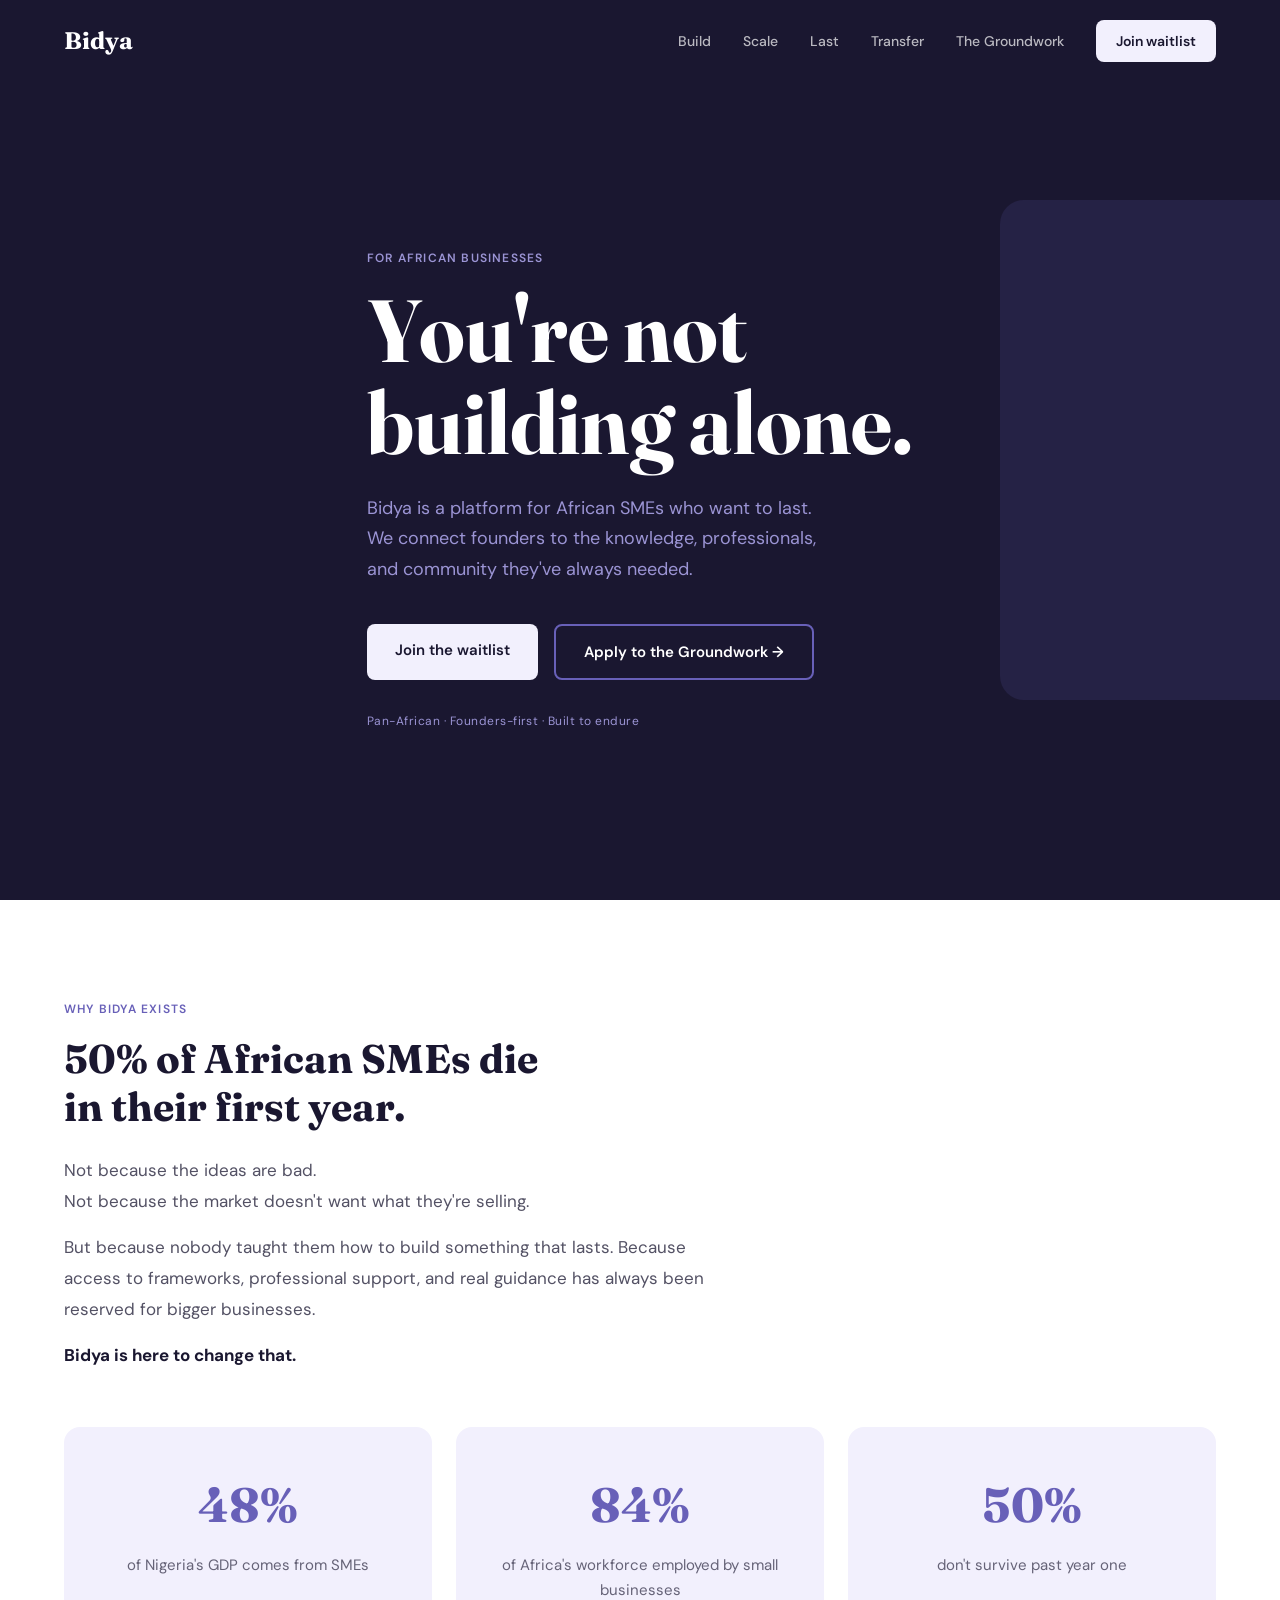
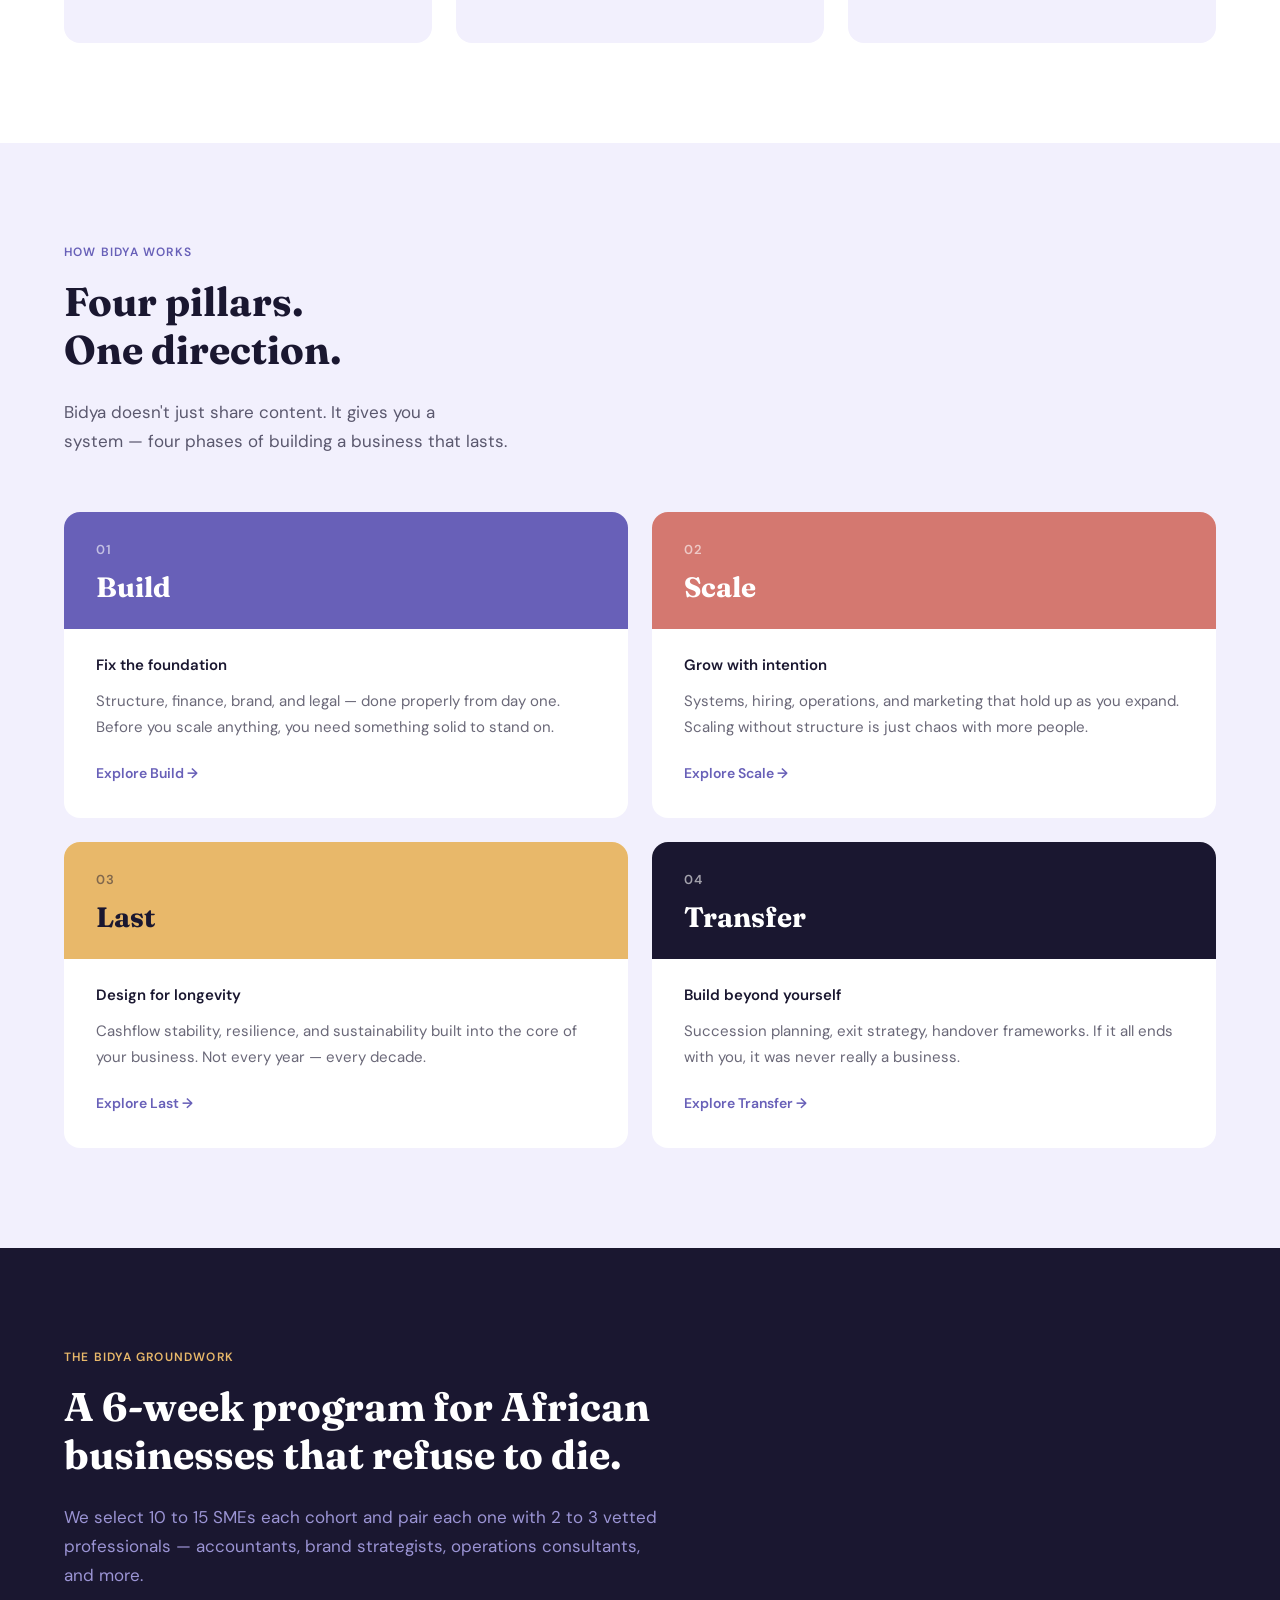
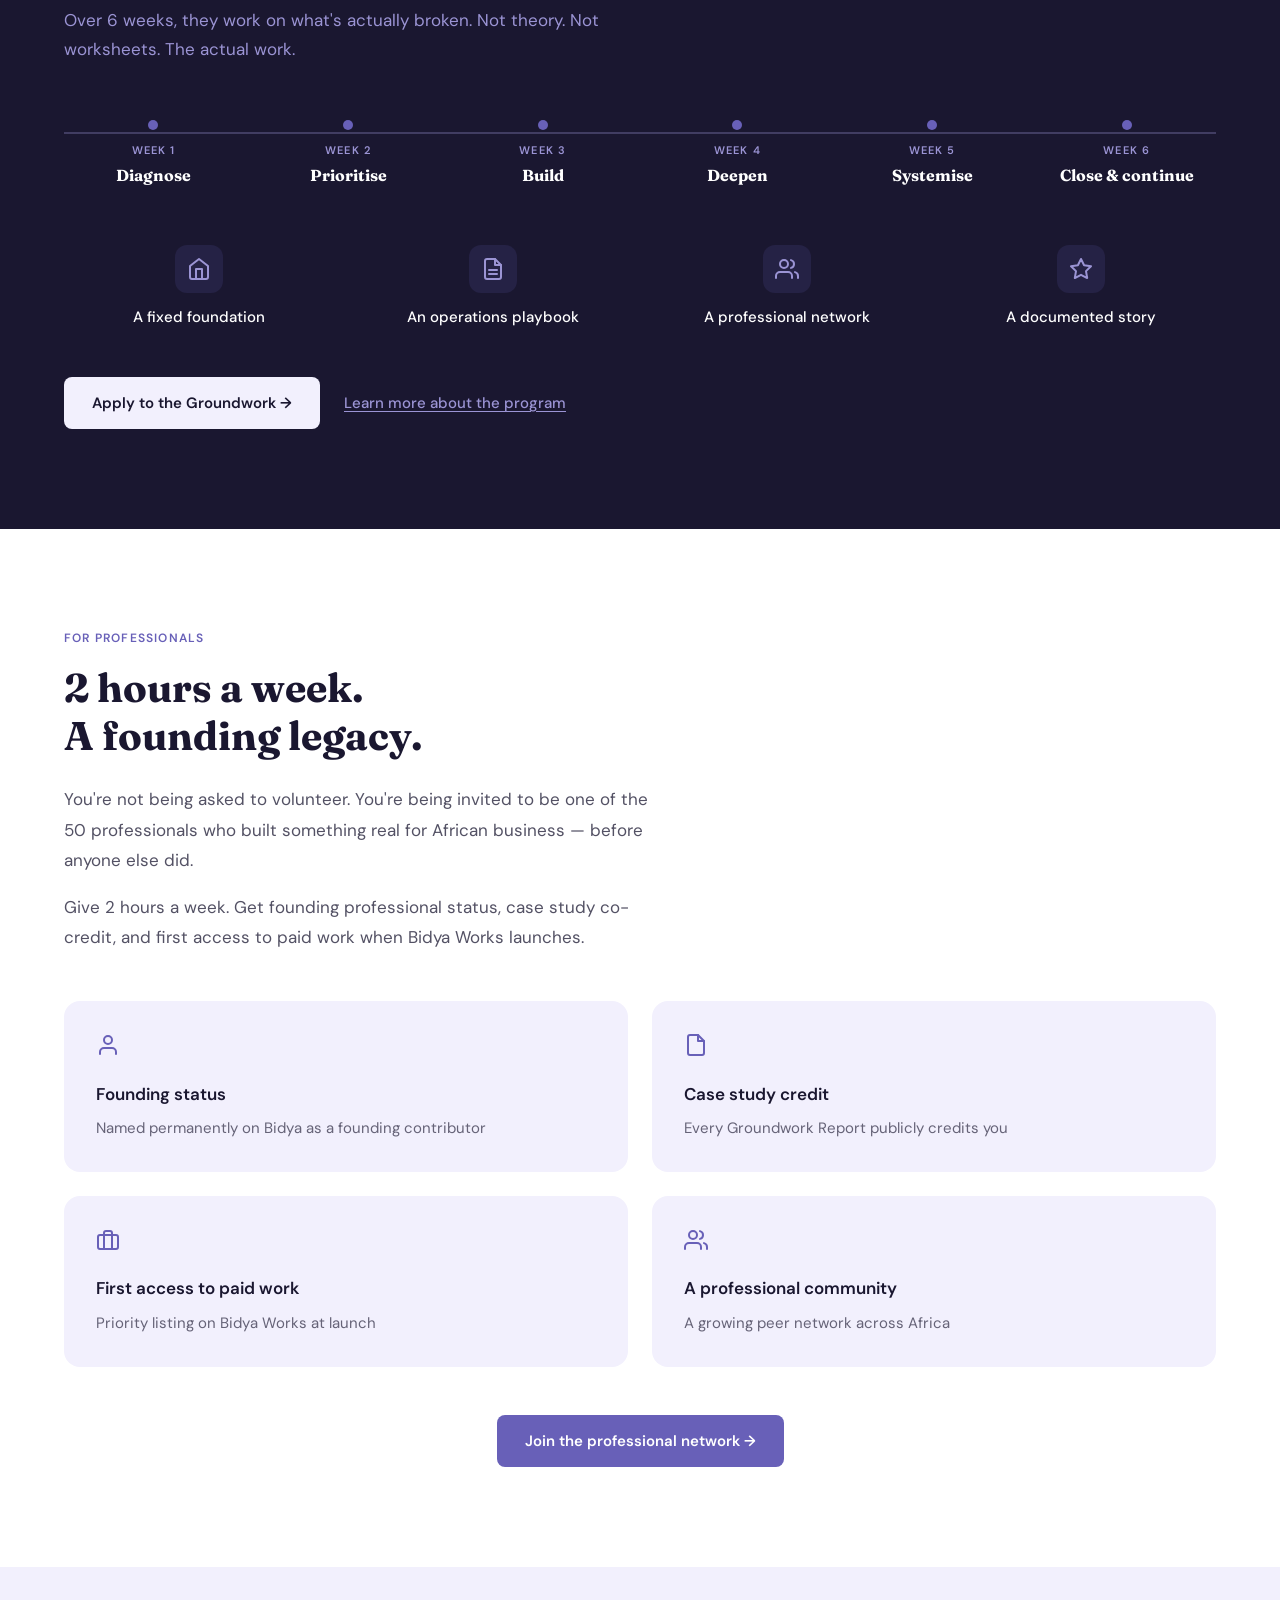
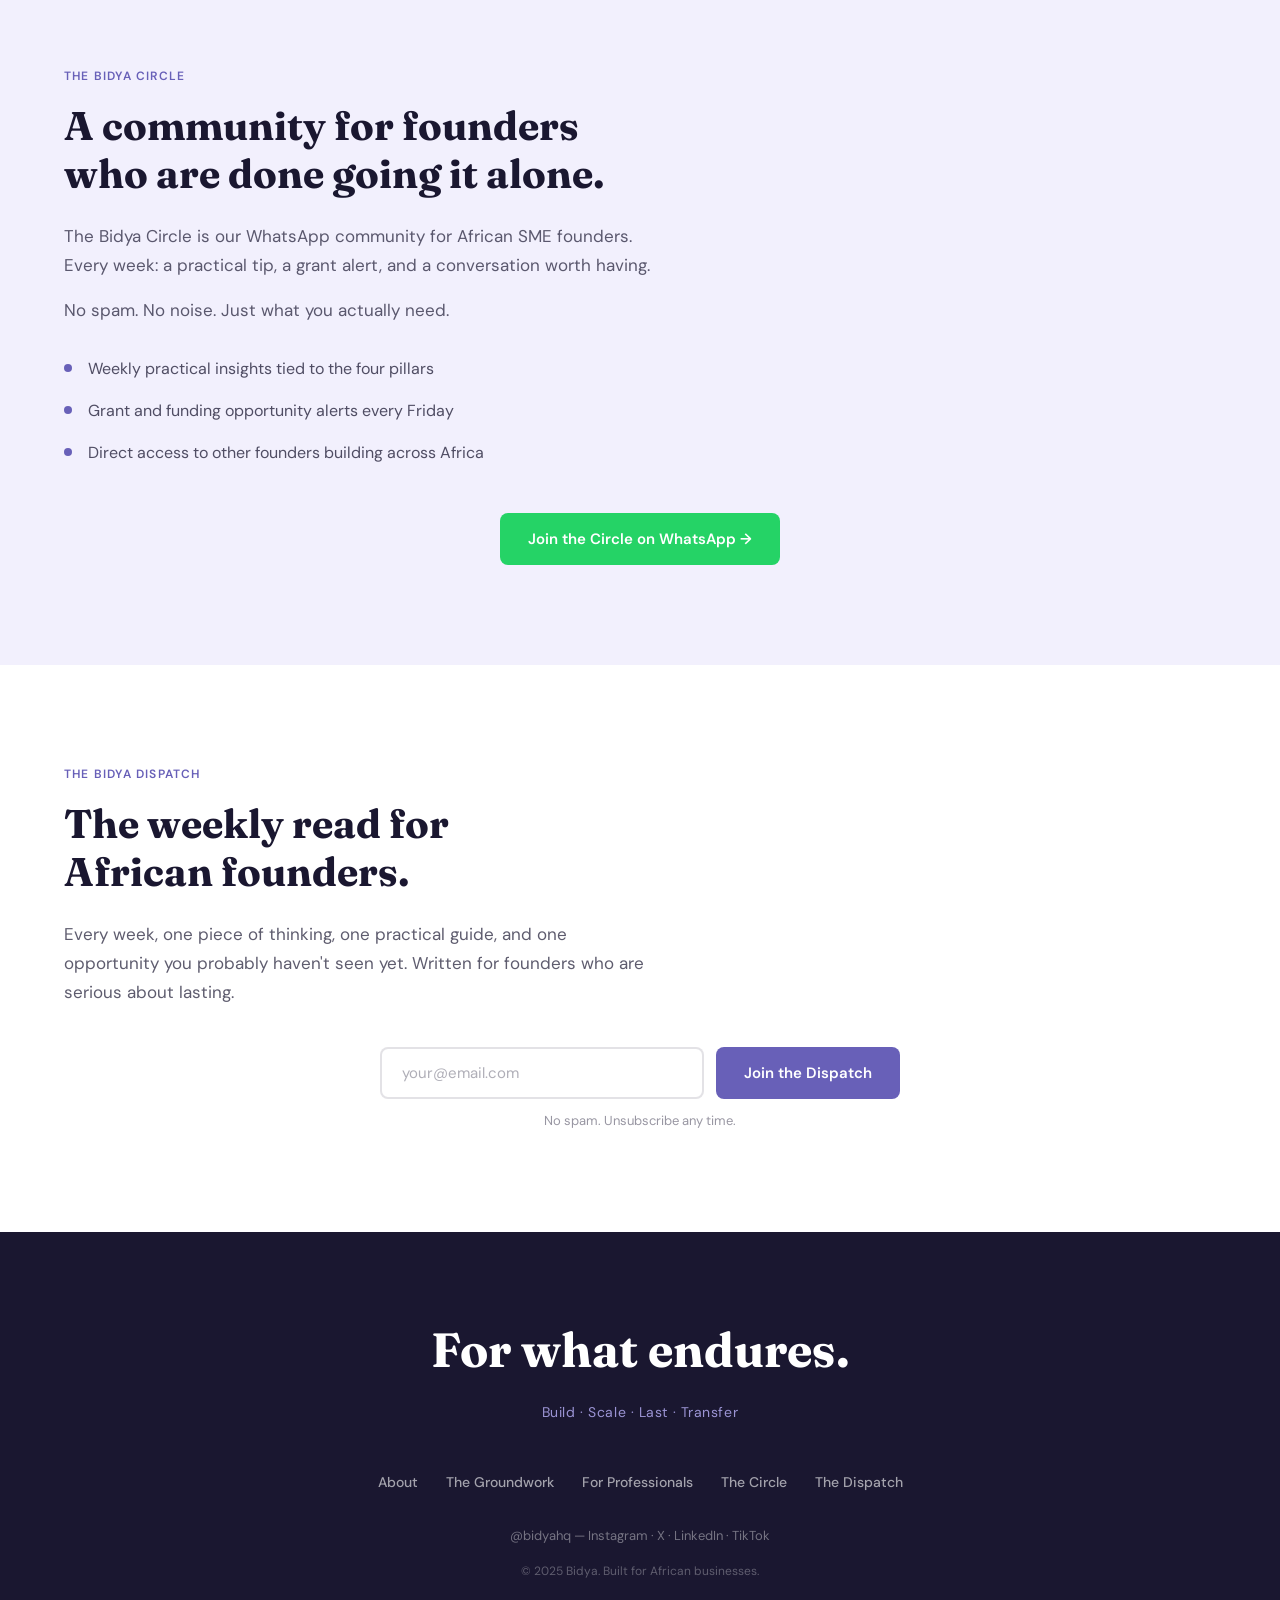
==== index.html @ 45b37af4 "Add complete Bidya website with all pages Full landing page site for Bidya — a platform for African " ====
<!DOCTYPE html>
<html lang="en">
<head>
  <meta charset="UTF-8">
  <meta name="viewport" content="width=device-width, initial-scale=1.0">
  <title>Bidya — You're not building alone.</title>
  <meta name="description" content="A platform for African SMEs building businesses that last. Build. Scale. Last. Transfer.">
  <meta property="og:title" content="Bidya — You're not building alone.">
  <meta property="og:description" content="A platform for African SMEs building businesses that last. Build. Scale. Last. Transfer.">
  <meta property="og:image" content="/og-default.png">
  <meta property="og:url" content="https://bidya.africa">
  <meta name="twitter:card" content="summary_large_image">
  <meta name="twitter:site" content="@bidyahq">
  <link rel="canonical" href="https://bidya.africa">

  <link rel="preconnect" href="https://fonts.googleapis.com">
  <link rel="preconnect" href="https://fonts.gstatic.com" crossorigin>
  <link href="https://fonts.googleapis.com/css2?family=Fraunces:ital,wght@0,400;0,700;1,400&family=DM+Sans:wght@400;500;600&display=swap" rel="stylesheet">

  <!-- Analytics placeholder -->
  <!-- <script async src="https://www.googletagmanager.com/gtag/js?id=GA_MEASUREMENT_ID"></script> -->

  <link rel="stylesheet" href="/css/styles.css">
</head>
<body>

  <!-- Navigation -->
  <nav class="nav" id="nav">
    <div class="nav__inner">
      <a href="/" class="nav__logo">Bidya</a>
      <div class="nav__links" id="navLinks">
        <a href="/build">Build</a>
        <a href="/scale">Scale</a>
        <a href="/last">Last</a>
        <a href="/transfer">Transfer</a>
        <a href="/groundwork">The Groundwork</a>
        <a href="#waitlist" class="btn btn--small btn--lavender">Join waitlist</a>
      </div>
      <button class="nav__hamburger" id="navToggle" aria-label="Toggle navigation menu">
        <span></span>
        <span></span>
        <span></span>
      </button>
    </div>
  </nav>

  <!-- Mobile Menu Overlay -->
  <div class="mobile-menu" id="mobileMenu">
    <div class="mobile-menu__inner">
      <a href="/build" class="mobile-menu__link">Build</a>
      <a href="/scale" class="mobile-menu__link">Scale</a>
      <a href="/last" class="mobile-menu__link">Last</a>
      <a href="/transfer" class="mobile-menu__link">Transfer</a>
      <a href="/groundwork" class="mobile-menu__link">The Groundwork</a>
      <a href="/professionals" class="mobile-menu__link">For Professionals</a>
      <a href="/circle" class="mobile-menu__link">The Circle</a>
      <a href="/dispatch" class="mobile-menu__link">The Dispatch</a>
      <a href="/about" class="mobile-menu__link">About</a>
      <a href="#waitlist" class="btn btn--lavender mobile-menu__cta">Join waitlist</a>
    </div>
  </div>

  <!-- Section 1: Hero -->
  <section class="hero">
    <div class="hero__bg-shape"></div>
    <div class="container hero__content">
      <span class="eyebrow eyebrow--soft animate-in">For African businesses</span>
      <h1 class="hero__headline animate-in">You're not<br>building alone.</h1>
      <p class="hero__sub animate-in">Bidya is a platform for African SMEs who want to last.<br class="hide-mobile">
        We connect founders to the knowledge, professionals,<br class="hide-mobile">
        and community they've always needed.</p>
      <div class="hero__ctas animate-in">
        <a href="#waitlist" class="btn btn--lavender">Join the waitlist</a>
        <a href="/groundwork" class="btn btn--outline-indigo">Apply to the Groundwork &rarr;</a>
      </div>
      <p class="hero__tag animate-in">Pan-African &middot; Founders-first &middot; Built to endure</p>
    </div>
  </section>

  <!-- Section 2: The Problem -->
  <section class="section section--white">
    <div class="container">
      <span class="eyebrow animate-in">Why Bidya exists</span>
      <h2 class="section__headline animate-in">50% of African SMEs die<br>in their first year.</h2>
      <div class="problem__body animate-in">
        <p>Not because the ideas are bad.<br>
          Not because the market doesn't want what they're selling.</p>
        <p>But because nobody taught them how to build something that lasts.
          Because access to frameworks, professional support, and real guidance
          has always been reserved for bigger businesses.</p>
        <p><strong>Bidya is here to change that.</strong></p>
      </div>
      <div class="stats-grid">
        <div class="stat-card animate-in">
          <span class="stat-card__number">48%</span>
          <span class="stat-card__label">of Nigeria's GDP comes from SMEs</span>
        </div>
        <div class="stat-card animate-in">
          <span class="stat-card__number">84%</span>
          <span class="stat-card__label">of Africa's workforce employed by small businesses</span>
        </div>
        <div class="stat-card animate-in">
          <span class="stat-card__number">50%</span>
          <span class="stat-card__label">don't survive past year one</span>
        </div>
      </div>
    </div>
  </section>

  <!-- Section 3: The Four Pillars -->
  <section class="section section--lavender">
    <div class="container">
      <span class="eyebrow animate-in">How Bidya works</span>
      <h2 class="section__headline animate-in">Four pillars.<br>One direction.</h2>
      <p class="section__sub animate-in">Bidya doesn't just share content. It gives you a<br class="hide-mobile">
        system — four phases of building a business that lasts.</p>
      <div class="pillars-grid">
        <div class="pillar-card animate-in">
          <div class="pillar-card__header pillar-card__header--build">
            <span class="pillar-card__number">01</span>
            <h3 class="pillar-card__name">Build</h3>
          </div>
          <div class="pillar-card__body">
            <p class="pillar-card__tagline">Fix the foundation</p>
            <p class="pillar-card__desc">Structure, finance, brand, and legal — done properly from day one. Before you scale anything, you need something solid to stand on.</p>
            <a href="/build" class="pillar-card__cta">Explore Build &rarr;</a>
          </div>
        </div>
        <div class="pillar-card animate-in">
          <div class="pillar-card__header pillar-card__header--scale">
            <span class="pillar-card__number">02</span>
            <h3 class="pillar-card__name">Scale</h3>
          </div>
          <div class="pillar-card__body">
            <p class="pillar-card__tagline">Grow with intention</p>
            <p class="pillar-card__desc">Systems, hiring, operations, and marketing that hold up as you expand. Scaling without structure is just chaos with more people.</p>
            <a href="/scale" class="pillar-card__cta">Explore Scale &rarr;</a>
          </div>
        </div>
        <div class="pillar-card animate-in">
          <div class="pillar-card__header pillar-card__header--last">
            <span class="pillar-card__number">03</span>
            <h3 class="pillar-card__name">Last</h3>
          </div>
          <div class="pillar-card__body">
            <p class="pillar-card__tagline">Design for longevity</p>
            <p class="pillar-card__desc">Cashflow stability, resilience, and sustainability built into the core of your business. Not every year — every decade.</p>
            <a href="/last" class="pillar-card__cta">Explore Last &rarr;</a>
          </div>
        </div>
        <div class="pillar-card animate-in">
          <div class="pillar-card__header pillar-card__header--transfer">
            <span class="pillar-card__number">04</span>
            <h3 class="pillar-card__name">Transfer</h3>
          </div>
          <div class="pillar-card__body">
            <p class="pillar-card__tagline">Build beyond yourself</p>
            <p class="pillar-card__desc">Succession planning, exit strategy, handover frameworks. If it all ends with you, it was never really a business.</p>
            <a href="/transfer" class="pillar-card__cta">Explore Transfer &rarr;</a>
          </div>
        </div>
      </div>
    </div>
  </section>

  <!-- Section 4: The Groundwork -->
  <section class="section section--ink">
    <div class="container">
      <span class="eyebrow eyebrow--amber animate-in">The Bidya Groundwork</span>
      <h2 class="section__headline section__headline--white animate-in">A 6-week program for African<br>businesses that refuse to die.</h2>
      <p class="section__sub section__sub--soft animate-in">We select 10 to 15 SMEs each cohort and pair each one
        with 2 to 3 vetted professionals — accountants, brand
        strategists, operations consultants, and more.</p>
      <p class="section__sub section__sub--soft animate-in">Over 6 weeks, they work on what's actually broken.
        Not theory. Not worksheets. The actual work.</p>

      <!-- Timeline -->
      <div class="timeline animate-in">
        <div class="timeline__item">
          <span class="timeline__week">Week 1</span>
          <span class="timeline__name">Diagnose</span>
        </div>
        <div class="timeline__item">
          <span class="timeline__week">Week 2</span>
          <span class="timeline__name">Prioritise</span>
        </div>
        <div class="timeline__item">
          <span class="timeline__week">Week 3</span>
          <span class="timeline__name">Build</span>
        </div>
        <div class="timeline__item">
          <span class="timeline__week">Week 4</span>
          <span class="timeline__name">Deepen</span>
        </div>
        <div class="timeline__item">
          <span class="timeline__week">Week 5</span>
          <span class="timeline__name">Systemise</span>
        </div>
        <div class="timeline__item">
          <span class="timeline__week">Week 6</span>
          <span class="timeline__name">Close &amp; continue</span>
        </div>
      </div>

      <!-- What founders leave with -->
      <div class="outcomes-grid">
        <div class="outcome animate-in">
          <div class="outcome__icon">
            <svg width="24" height="24" viewBox="0 0 24 24" fill="none" stroke="currentColor" stroke-width="2" stroke-linecap="round" stroke-linejoin="round"><path d="M3 9l9-7 9 7v11a2 2 0 0 1-2 2H5a2 2 0 0 1-2-2z"></path><polyline points="9 22 9 12 15 12 15 22"></polyline></svg>
          </div>
          <span class="outcome__text">A fixed foundation</span>
        </div>
        <div class="outcome animate-in">
          <div class="outcome__icon">
            <svg width="24" height="24" viewBox="0 0 24 24" fill="none" stroke="currentColor" stroke-width="2" stroke-linecap="round" stroke-linejoin="round"><path d="M14 2H6a2 2 0 0 0-2 2v16a2 2 0 0 0 2 2h12a2 2 0 0 0 2-2V8z"></path><polyline points="14 2 14 8 20 8"></polyline><line x1="16" y1="13" x2="8" y2="13"></line><line x1="16" y1="17" x2="8" y2="17"></line></svg>
          </div>
          <span class="outcome__text">An operations playbook</span>
        </div>
        <div class="outcome animate-in">
          <div class="outcome__icon">
            <svg width="24" height="24" viewBox="0 0 24 24" fill="none" stroke="currentColor" stroke-width="2" stroke-linecap="round" stroke-linejoin="round"><path d="M17 21v-2a4 4 0 0 0-4-4H5a4 4 0 0 0-4 4v2"></path><circle cx="9" cy="7" r="4"></circle><path d="M23 21v-2a4 4 0 0 0-3-3.87"></path><path d="M16 3.13a4 4 0 0 1 0 7.75"></path></svg>
          </div>
          <span class="outcome__text">A professional network</span>
        </div>
        <div class="outcome animate-in">
          <div class="outcome__icon">
            <svg width="24" height="24" viewBox="0 0 24 24" fill="none" stroke="currentColor" stroke-width="2" stroke-linecap="round" stroke-linejoin="round"><polygon points="12 2 15.09 8.26 22 9.27 17 14.14 18.18 21.02 12 17.77 5.82 21.02 7 14.14 2 9.27 8.91 8.26 12 2"></polygon></svg>
          </div>
          <span class="outcome__text">A documented story</span>
        </div>
      </div>

      <div class="groundwork__ctas animate-in">
        <a href="/groundwork" class="btn btn--lavender">Apply to the Groundwork &rarr;</a>
        <a href="/groundwork" class="text-link text-link--soft">Learn more about the program</a>
      </div>
    </div>
  </section>

  <!-- Section 5: For Professionals -->
  <section class="section section--white">
    <div class="container">
      <span class="eyebrow animate-in">For professionals</span>
      <h2 class="section__headline animate-in">2 hours a week.<br>A founding legacy.</h2>
      <div class="pros__body animate-in">
        <p>You're not being asked to volunteer.
          You're being invited to be one of the 50 professionals
          who built something real for African business — before
          anyone else did.</p>
        <p>Give 2 hours a week. Get founding professional status,
          case study co-credit, and first access to paid work when
          Bidya Works launches.</p>
      </div>
      <div class="perks-grid">
        <div class="perk-card animate-in">
          <div class="perk-card__icon">
            <svg width="24" height="24" viewBox="0 0 24 24" fill="none" stroke="var(--indigo)" stroke-width="2" stroke-linecap="round" stroke-linejoin="round"><path d="M20 21v-2a4 4 0 0 0-4-4H8a4 4 0 0 0-4 4v2"></path><circle cx="12" cy="7" r="4"></circle></svg>
          </div>
          <h4 class="perk-card__title">Founding status</h4>
          <p class="perk-card__desc">Named permanently on Bidya as a founding contributor</p>
        </div>
        <div class="perk-card animate-in">
          <div class="perk-card__icon">
            <svg width="24" height="24" viewBox="0 0 24 24" fill="none" stroke="var(--indigo)" stroke-width="2" stroke-linecap="round" stroke-linejoin="round"><path d="M14 2H6a2 2 0 0 0-2 2v16a2 2 0 0 0 2 2h12a2 2 0 0 0 2-2V8z"></path><polyline points="14 2 14 8 20 8"></polyline></svg>
          </div>
          <h4 class="perk-card__title">Case study credit</h4>
          <p class="perk-card__desc">Every Groundwork Report publicly credits you</p>
        </div>
        <div class="perk-card animate-in">
          <div class="perk-card__icon">
            <svg width="24" height="24" viewBox="0 0 24 24" fill="none" stroke="var(--indigo)" stroke-width="2" stroke-linecap="round" stroke-linejoin="round"><rect x="2" y="7" width="20" height="14" rx="2" ry="2"></rect><path d="M16 21V5a2 2 0 0 0-2-2h-4a2 2 0 0 0-2 2v16"></path></svg>
          </div>
          <h4 class="perk-card__title">First access to paid work</h4>
          <p class="perk-card__desc">Priority listing on Bidya Works at launch</p>
        </div>
        <div class="perk-card animate-in">
          <div class="perk-card__icon">
            <svg width="24" height="24" viewBox="0 0 24 24" fill="none" stroke="var(--indigo)" stroke-width="2" stroke-linecap="round" stroke-linejoin="round"><path d="M17 21v-2a4 4 0 0 0-4-4H5a4 4 0 0 0-4 4v2"></path><circle cx="9" cy="7" r="4"></circle><path d="M23 21v-2a4 4 0 0 0-3-3.87"></path><path d="M16 3.13a4 4 0 0 1 0 7.75"></path></svg>
          </div>
          <h4 class="perk-card__title">A professional community</h4>
          <p class="perk-card__desc">A growing peer network across Africa</p>
        </div>
      </div>
      <div class="animate-in" style="text-align: center; margin-top: 48px;">
        <a href="/professionals" class="btn btn--indigo">Join the professional network &rarr;</a>
      </div>
    </div>
  </section>

  <!-- Section 6: Join the Circle -->
  <section class="section section--lavender">
    <div class="container">
      <span class="eyebrow animate-in">The Bidya Circle</span>
      <h2 class="section__headline animate-in">A community for founders<br>who are done going it alone.</h2>
      <p class="section__sub animate-in">The Bidya Circle is our WhatsApp community for African
        SME founders. Every week: a practical tip, a grant alert,
        and a conversation worth having.</p>
      <p class="section__sub animate-in">No spam. No noise. Just what you actually need.</p>
      <div class="circle-list">
        <div class="circle-item animate-in">
          <span class="circle-item__bullet"></span>
          <span>Weekly practical insights tied to the four pillars</span>
        </div>
        <div class="circle-item animate-in">
          <span class="circle-item__bullet"></span>
          <span>Grant and funding opportunity alerts every Friday</span>
        </div>
        <div class="circle-item animate-in">
          <span class="circle-item__bullet"></span>
          <span>Direct access to other founders building across Africa</span>
        </div>
      </div>
      <div class="animate-in" style="text-align: center; margin-top: 48px;">
        <a href="/circle" class="btn btn--whatsapp">Join the Circle on WhatsApp &rarr;</a>
      </div>
    </div>
  </section>

  <!-- Section 7: The Dispatch -->
  <section class="section section--white" id="waitlist">
    <div class="container">
      <span class="eyebrow animate-in">The Bidya Dispatch</span>
      <h2 class="section__headline animate-in">The weekly read for<br>African founders.</h2>
      <p class="section__sub animate-in">Every week, one piece of thinking, one practical guide,
        and one opportunity you probably haven't seen yet.
        Written for founders who are serious about lasting.</p>
      <form class="dispatch-form animate-in" action="https://formspree.io/f/placeholder" method="POST">
        <div class="dispatch-form__row">
          <input type="email" name="email" placeholder="your@email.com" required class="dispatch-form__input" aria-label="Email address">
          <button type="submit" class="btn btn--indigo dispatch-form__btn">Join the Dispatch</button>
        </div>
        <p class="dispatch-form__note">No spam. Unsubscribe any time.</p>
      </form>
    </div>
  </section>

  <!-- Section 8: Footer -->
  <footer class="footer">
    <div class="container">
      <p class="footer__closing animate-in">For what endures.</p>
      <p class="footer__pillars animate-in">Build &middot; Scale &middot; Last &middot; Transfer</p>
      <nav class="footer__links animate-in">
        <a href="/about">About</a>
        <a href="/groundwork">The Groundwork</a>
        <a href="/professionals">For Professionals</a>
        <a href="/circle">The Circle</a>
        <a href="/dispatch">The Dispatch</a>
      </nav>
      <p class="footer__social animate-in">@bidyahq — Instagram &middot; X &middot; LinkedIn &middot; TikTok</p>
      <p class="footer__legal animate-in">&copy; 2025 Bidya. Built for African businesses.</p>
    </div>
  </footer>

  <script src="/js/main.js"></script>
</body>
</html>
---- css/styles.css ----
/* ============================================
   Bidya — CSS
   ============================================ */

/* --- CSS Variables --- */
:root {
  --ink:        #1A1730;
  --indigo:     #6860B8;
  --coral:      #D47870;
  --amber:      #E8B86A;
  --lavender:   #F2F0FD;
  --soft:       #9B94D4;
  --white:      #FFFFFF;
  --off-white:  #FAFAFA;

  --build:      #6860B8;
  --scale:      #D47870;
  --last:       #E8B86A;
  --transfer:   #1A1730;

  --font-display: 'Fraunces', serif;
  --font-body:    'DM Sans', sans-serif;

  --max-width: 1200px;
  --section-pad: 100px;
  --section-pad-mobile: 60px;
  --radius: 16px;
}

/* --- Reset --- */
*, *::before, *::after {
  margin: 0;
  padding: 0;
  box-sizing: border-box;
}

html {
  scroll-behavior: smooth;
  -webkit-font-smoothing: antialiased;
  -moz-osx-font-smoothing: grayscale;
}

body {
  font-family: var(--font-body);
  font-size: 16px;
  line-height: 1.6;
  color: var(--ink);
  background: var(--white);
  overflow-x: hidden;
}

img {
  max-width: 100%;
  display: block;
}

a {
  color: inherit;
  text-decoration: none;
}

button {
  font-family: inherit;
  cursor: pointer;
  border: none;
  background: none;
}

input {
  font-family: inherit;
}

/* --- Container --- */
.container {
  max-width: var(--max-width);
  margin: 0 auto;
  padding: 0 24px;
}

/* --- Eyebrow --- */
.eyebrow {
  display: block;
  font-family: var(--font-body);
  font-size: 12px;
  font-weight: 600;
  letter-spacing: 0.1em;
  text-transform: uppercase;
  color: var(--indigo);
  margin-bottom: 16px;
}

.eyebrow--soft {
  color: var(--soft);
}

.eyebrow--amber {
  color: var(--amber);
}

/* --- Buttons --- */
.btn {
  display: inline-block;
  font-family: var(--font-body);
  font-size: 15px;
  font-weight: 600;
  padding: 14px 28px;
  border-radius: 8px;
  transition: transform 150ms ease, box-shadow 200ms ease;
  cursor: pointer;
  text-align: center;
}

.btn:active {
  transform: scale(0.97);
}

.btn--lavender {
  background: var(--lavender);
  color: var(--ink);
}

.btn--lavender:hover {
  box-shadow: 0 4px 16px rgba(104, 96, 184, 0.2);
}

.btn--indigo {
  background: var(--indigo);
  color: var(--white);
}

.btn--indigo:hover {
  box-shadow: 0 4px 16px rgba(104, 96, 184, 0.3);
}

.btn--outline-indigo {
  background: transparent;
  color: var(--white);
  border: 2px solid var(--indigo);
}

.btn--outline-indigo:hover {
  background: rgba(104, 96, 184, 0.1);
}

.btn--whatsapp {
  background: #25D366;
  color: var(--white);
}

.btn--whatsapp:hover {
  box-shadow: 0 4px 16px rgba(37, 211, 102, 0.3);
}

.btn--small {
  padding: 10px 20px;
  font-size: 14px;
}

.btn:focus-visible {
  outline: 3px solid var(--indigo);
  outline-offset: 2px;
}

/* --- Text link --- */
.text-link {
  font-size: 15px;
  font-weight: 500;
  text-decoration: underline;
  text-underline-offset: 3px;
}

.text-link--soft {
  color: var(--soft);
}

.text-link--soft:hover {
  color: var(--lavender);
}

/* --- Navigation --- */
.nav {
  position: fixed;
  top: 0;
  left: 0;
  right: 0;
  z-index: 100;
  padding: 20px 0;
  transition: background 300ms ease, padding 300ms ease, box-shadow 300ms ease;
}

.nav--scrolled {
  background: var(--white);
  padding: 12px 0;
  box-shadow: 0 1px 8px rgba(26, 23, 48, 0.08);
}

.nav__inner {
  max-width: var(--max-width);
  margin: 0 auto;
  padding: 0 24px;
  display: flex;
  align-items: center;
  justify-content: space-between;
}

.nav__logo {
  font-family: var(--font-display);
  font-weight: 700;
  font-size: 24px;
  color: var(--white);
  transition: color 300ms ease;
}

.nav--scrolled .nav__logo {
  color: var(--ink);
}

.nav__links {
  display: flex;
  align-items: center;
  gap: 32px;
}

.nav__links a:not(.btn) {
  font-size: 14px;
  font-weight: 500;
  color: rgba(255, 255, 255, 0.7);
  transition: color 200ms ease;
}

.nav__links a:not(.btn):hover {
  color: var(--white);
}

.nav--scrolled .nav__links a:not(.btn) {
  color: rgba(26, 23, 48, 0.6);
}

.nav--scrolled .nav__links a:not(.btn):hover {
  color: var(--ink);
}

.nav__links a:focus-visible {
  outline: 2px solid var(--indigo);
  outline-offset: 4px;
  border-radius: 2px;
}

.nav__hamburger {
  display: none;
  flex-direction: column;
  gap: 5px;
  padding: 4px;
}

.nav__hamburger span {
  display: block;
  width: 24px;
  height: 2px;
  background: var(--white);
  transition: background 300ms ease, transform 300ms ease;
}

.nav--scrolled .nav__hamburger span {
  background: var(--ink);
}

/* --- Mobile Menu --- */
.mobile-menu {
  position: fixed;
  inset: 0;
  background: var(--ink);
  z-index: 99;
  display: flex;
  align-items: center;
  justify-content: center;
  opacity: 0;
  pointer-events: none;
  transition: opacity 300ms ease;
}

.mobile-menu--open {
  opacity: 1;
  pointer-events: all;
}

.mobile-menu__inner {
  display: flex;
  flex-direction: column;
  align-items: center;
  gap: 28px;
}

.mobile-menu__link {
  font-family: var(--font-display);
  font-size: 28px;
  font-weight: 400;
  color: var(--white);
  transition: color 200ms ease;
}

.mobile-menu__link:hover {
  color: var(--soft);
}

.mobile-menu__cta {
  margin-top: 16px;
}

/* --- Hero --- */
.hero {
  position: relative;
  min-height: 100vh;
  display: flex;
  align-items: center;
  background: var(--ink);
  padding-top: 80px;
  overflow: hidden;
}

.hero__bg-shape {
  position: absolute;
  right: -120px;
  top: 50%;
  transform: translateY(-50%);
  width: 400px;
  height: 500px;
  background: var(--indigo);
  opacity: 0.15;
  border-radius: 24px;
}

.hero__content {
  position: relative;
  z-index: 1;
}

.hero__headline {
  font-family: var(--font-display);
  font-weight: 700;
  font-size: clamp(48px, 8vw, 88px);
  line-height: 1.05;
  color: var(--white);
  margin-bottom: 24px;
}

.hero__sub {
  font-size: 18px;
  line-height: 1.7;
  color: var(--soft);
  margin-bottom: 40px;
  max-width: 540px;
}

.hero__ctas {
  display: flex;
  gap: 16px;
  flex-wrap: wrap;
  margin-bottom: 32px;
}

.hero__tag {
  font-size: 12px;
  color: var(--soft);
  letter-spacing: 0.04em;
}

/* --- Sections --- */
.section {
  padding: var(--section-pad) 0;
}

.section--white {
  background: var(--white);
}

.section--lavender {
  background: var(--lavender);
}

.section--ink {
  background: var(--ink);
}

.section__headline {
  font-family: var(--font-display);
  font-weight: 700;
  font-size: clamp(28px, 4vw, 40px);
  line-height: 1.2;
  color: var(--ink);
  margin-bottom: 24px;
}

.section__headline--white {
  color: var(--white);
}

.section__sub {
  font-size: 17px;
  line-height: 1.7;
  color: rgba(26, 23, 48, 0.7);
  max-width: 600px;
  margin-bottom: 16px;
}

.section__sub--soft {
  color: var(--soft);
}

/* --- Problem Section --- */
.problem__body {
  max-width: 640px;
  margin-bottom: 56px;
}

.problem__body p {
  font-size: 17px;
  line-height: 1.8;
  color: rgba(26, 23, 48, 0.75);
  margin-bottom: 16px;
}

.problem__body strong {
  color: var(--ink);
}

/* --- Stats Grid --- */
.stats-grid {
  display: grid;
  grid-template-columns: repeat(3, 1fr);
  gap: 24px;
}

.stat-card {
  background: var(--lavender);
  border-radius: var(--radius);
  padding: 40px 32px;
  text-align: center;
}

.stat-card__number {
  display: block;
  font-family: var(--font-display);
  font-weight: 700;
  font-size: 48px;
  color: var(--indigo);
  margin-bottom: 8px;
}

.stat-card__label {
  font-size: 15px;
  color: rgba(26, 23, 48, 0.65);
  line-height: 1.5;
}

/* --- Pillars Grid --- */
.pillars-grid {
  display: grid;
  grid-template-columns: repeat(2, 1fr);
  gap: 24px;
  margin-top: 56px;
}

.pillar-card {
  border-radius: var(--radius);
  overflow: hidden;
  background: var(--white);
  transition: transform 200ms ease, box-shadow 200ms ease;
}

.pillar-card:hover {
  transform: translateY(-3px);
  box-shadow: 0 8px 32px rgba(26, 23, 48, 0.1);
}

.pillar-card__header {
  padding: 28px 32px 20px;
}

.pillar-card__header--build { background: var(--build); }
.pillar-card__header--scale { background: var(--scale); }
.pillar-card__header--last  { background: var(--last);  }
.pillar-card__header--transfer { background: var(--transfer); }

.pillar-card__number {
  display: block;
  font-size: 13px;
  font-weight: 600;
  letter-spacing: 0.06em;
  color: rgba(255, 255, 255, 0.6);
  margin-bottom: 4px;
}

.pillar-card__header--last .pillar-card__number {
  color: rgba(26, 23, 48, 0.5);
}

.pillar-card__name {
  font-family: var(--font-display);
  font-weight: 700;
  font-size: 28px;
  color: var(--white);
}

.pillar-card__header--last .pillar-card__name {
  color: var(--ink);
}

.pillar-card__body {
  padding: 24px 32px 32px;
}

.pillar-card__tagline {
  font-weight: 600;
  font-size: 15px;
  color: var(--ink);
  margin-bottom: 12px;
}

.pillar-card__desc {
  font-size: 15px;
  line-height: 1.7;
  color: rgba(26, 23, 48, 0.65);
  margin-bottom: 20px;
}

.pillar-card__cta {
  font-size: 14px;
  font-weight: 600;
  color: var(--indigo);
  transition: color 200ms ease;
}

.pillar-card__cta:hover {
  color: var(--ink);
}

/* --- Timeline --- */
.timeline {
  display: flex;
  justify-content: space-between;
  gap: 16px;
  margin: 56px 0;
  position: relative;
}

.timeline::before {
  content: '';
  position: absolute;
  top: 12px;
  left: 0;
  right: 0;
  height: 2px;
  background: rgba(155, 148, 212, 0.3);
}

.timeline__item {
  position: relative;
  text-align: center;
  flex: 1;
}

.timeline__item::before {
  content: '';
  display: block;
  width: 10px;
  height: 10px;
  background: var(--indigo);
  border-radius: 50%;
  margin: 0 auto 12px;
  position: relative;
  z-index: 1;
}

.timeline__week {
  display: block;
  font-size: 11px;
  font-weight: 600;
  letter-spacing: 0.1em;
  text-transform: uppercase;
  color: var(--soft);
  margin-bottom: 4px;
}

.timeline__name {
  font-family: var(--font-display);
  font-size: 16px;
  font-weight: 700;
  color: var(--white);
}

/* --- Outcomes Grid --- */
.outcomes-grid {
  display: grid;
  grid-template-columns: repeat(4, 1fr);
  gap: 24px;
  margin-bottom: 48px;
}

.outcome {
  text-align: center;
}

.outcome__icon {
  display: inline-flex;
  align-items: center;
  justify-content: center;
  width: 48px;
  height: 48px;
  border-radius: 12px;
  background: rgba(104, 96, 184, 0.15);
  color: var(--soft);
  margin-bottom: 12px;
}

.outcome__text {
  display: block;
  font-size: 15px;
  font-weight: 500;
  color: var(--white);
}

/* --- Groundwork CTAs --- */
.groundwork__ctas {
  display: flex;
  align-items: center;
  gap: 24px;
  flex-wrap: wrap;
}

/* --- Pros Section --- */
.pros__body {
  max-width: 600px;
  margin-bottom: 48px;
}

.pros__body p {
  font-size: 17px;
  line-height: 1.8;
  color: rgba(26, 23, 48, 0.75);
  margin-bottom: 16px;
}

/* --- Perks Grid --- */
.perks-grid {
  display: grid;
  grid-template-columns: repeat(2, 1fr);
  gap: 24px;
}

.perk-card {
  background: var(--lavender);
  border-radius: var(--radius);
  padding: 32px;
  transition: transform 200ms ease, box-shadow 200ms ease;
}

.perk-card:hover {
  transform: translateY(-3px);
  box-shadow: 0 8px 24px rgba(26, 23, 48, 0.08);
}

.perk-card__icon {
  margin-bottom: 16px;
}

.perk-card__title {
  font-weight: 600;
  font-size: 17px;
  color: var(--ink);
  margin-bottom: 8px;
}

.perk-card__desc {
  font-size: 15px;
  color: rgba(26, 23, 48, 0.65);
  line-height: 1.6;
}

/* --- Circle Section --- */
.circle-list {
  max-width: 560px;
  margin: 32px 0;
}

.circle-item {
  display: flex;
  align-items: flex-start;
  gap: 16px;
  margin-bottom: 16px;
  font-size: 16px;
  color: rgba(26, 23, 48, 0.75);
}

.circle-item__bullet {
  display: block;
  width: 8px;
  height: 8px;
  min-width: 8px;
  border-radius: 50%;
  background: var(--indigo);
  margin-top: 8px;
}

/* --- Dispatch Form --- */
.dispatch-form {
  max-width: 520px;
  margin: 40px auto 0;
  text-align: center;
}

.dispatch-form__row {
  display: flex;
  gap: 12px;
}

.dispatch-form__input {
  flex: 1;
  padding: 14px 20px;
  border: 2px solid rgba(26, 23, 48, 0.12);
  border-radius: 8px;
  font-size: 15px;
  color: var(--ink);
  background: var(--white);
  transition: border-color 200ms ease;
}

.dispatch-form__input:focus {
  outline: none;
  border-color: var(--indigo);
}

.dispatch-form__input::placeholder {
  color: rgba(26, 23, 48, 0.35);
}

.dispatch-form__btn {
  white-space: nowrap;
}

.dispatch-form__note {
  font-size: 13px;
  color: rgba(26, 23, 48, 0.45);
  margin-top: 12px;
}

/* --- Footer --- */
.footer {
  background: var(--ink);
  padding: 80px 0 40px;
  text-align: center;
}

.footer__closing {
  font-family: var(--font-display);
  font-weight: 700;
  font-size: clamp(32px, 5vw, 48px);
  color: var(--white);
  margin-bottom: 12px;
}

.footer__pillars {
  font-size: 14px;
  color: var(--soft);
  margin-bottom: 48px;
  letter-spacing: 0.04em;
}

.footer__links {
  display: flex;
  justify-content: center;
  flex-wrap: wrap;
  gap: 28px;
  margin-bottom: 32px;
}

.footer__links a {
  font-size: 14px;
  font-weight: 500;
  color: rgba(255, 255, 255, 0.6);
  transition: color 200ms ease;
}

.footer__links a:hover {
  color: var(--white);
}

.footer__links a:focus-visible {
  outline: 2px solid var(--indigo);
  outline-offset: 4px;
  border-radius: 2px;
}

.footer__social {
  font-size: 13px;
  color: rgba(255, 255, 255, 0.4);
  margin-bottom: 16px;
}

.footer__legal {
  font-size: 12px;
  color: rgba(255, 255, 255, 0.3);
}

/* ============================================
   Animations
   ============================================ */
.animate-in {
  opacity: 0;
  transform: translateY(24px);
  transition: opacity 600ms ease, transform 600ms ease;
}

.animate-in.visible {
  opacity: 1;
  transform: translateY(0);
}

/* ============================================
   Responsive
   ============================================ */

/* Tablet */
@media (max-width: 1024px) {
  .pillars-grid {
    grid-template-columns: repeat(2, 1fr);
  }

  .outcomes-grid {
    grid-template-columns: repeat(2, 1fr);
    gap: 32px;
  }

  .hero__bg-shape {
    width: 280px;
    height: 360px;
    right: -80px;
  }
}

/* Mobile */
@media (max-width: 768px) {
  :root {
    --section-pad: var(--section-pad-mobile);
  }

  .nav__links {
    display: none;
  }

  .nav__hamburger {
    display: flex;
  }

  .hero {
    padding-top: 100px;
    min-height: auto;
    padding-bottom: 80px;
  }

  .hero__headline {
    font-size: clamp(36px, 10vw, 56px);
  }

  .hero__sub {
    font-size: 16px;
  }

  .hero__ctas {
    flex-direction: column;
  }

  .hero__ctas .btn {
    text-align: center;
  }

  .hero__bg-shape {
    width: 200px;
    height: 260px;
    right: -60px;
    opacity: 0.1;
  }

  .hide-mobile {
    display: none;
  }

  .stats-grid {
    grid-template-columns: 1fr;
  }

  .pillars-grid {
    grid-template-columns: 1fr;
  }

  .perks-grid {
    grid-template-columns: 1fr;
  }

  .outcomes-grid {
    grid-template-columns: repeat(2, 1fr);
    gap: 24px;
  }

  .timeline {
    flex-direction: column;
    gap: 24px;
  }

  .timeline::before {
    top: 0;
    bottom: 0;
    left: 4px;
    right: auto;
    width: 2px;
    height: auto;
  }

  .timeline__item {
    display: flex;
    align-items: center;
    gap: 16px;
    text-align: left;
  }

  .timeline__item::before {
    margin: 0;
    min-width: 10px;
  }

  .dispatch-form__row {
    flex-direction: column;
  }

  .groundwork__ctas {
    flex-direction: column;
    align-items: flex-start;
  }

  .footer__links {
    flex-direction: column;
    gap: 16px;
  }

  .section__headline {
    font-size: clamp(24px, 6vw, 36px);
  }
}
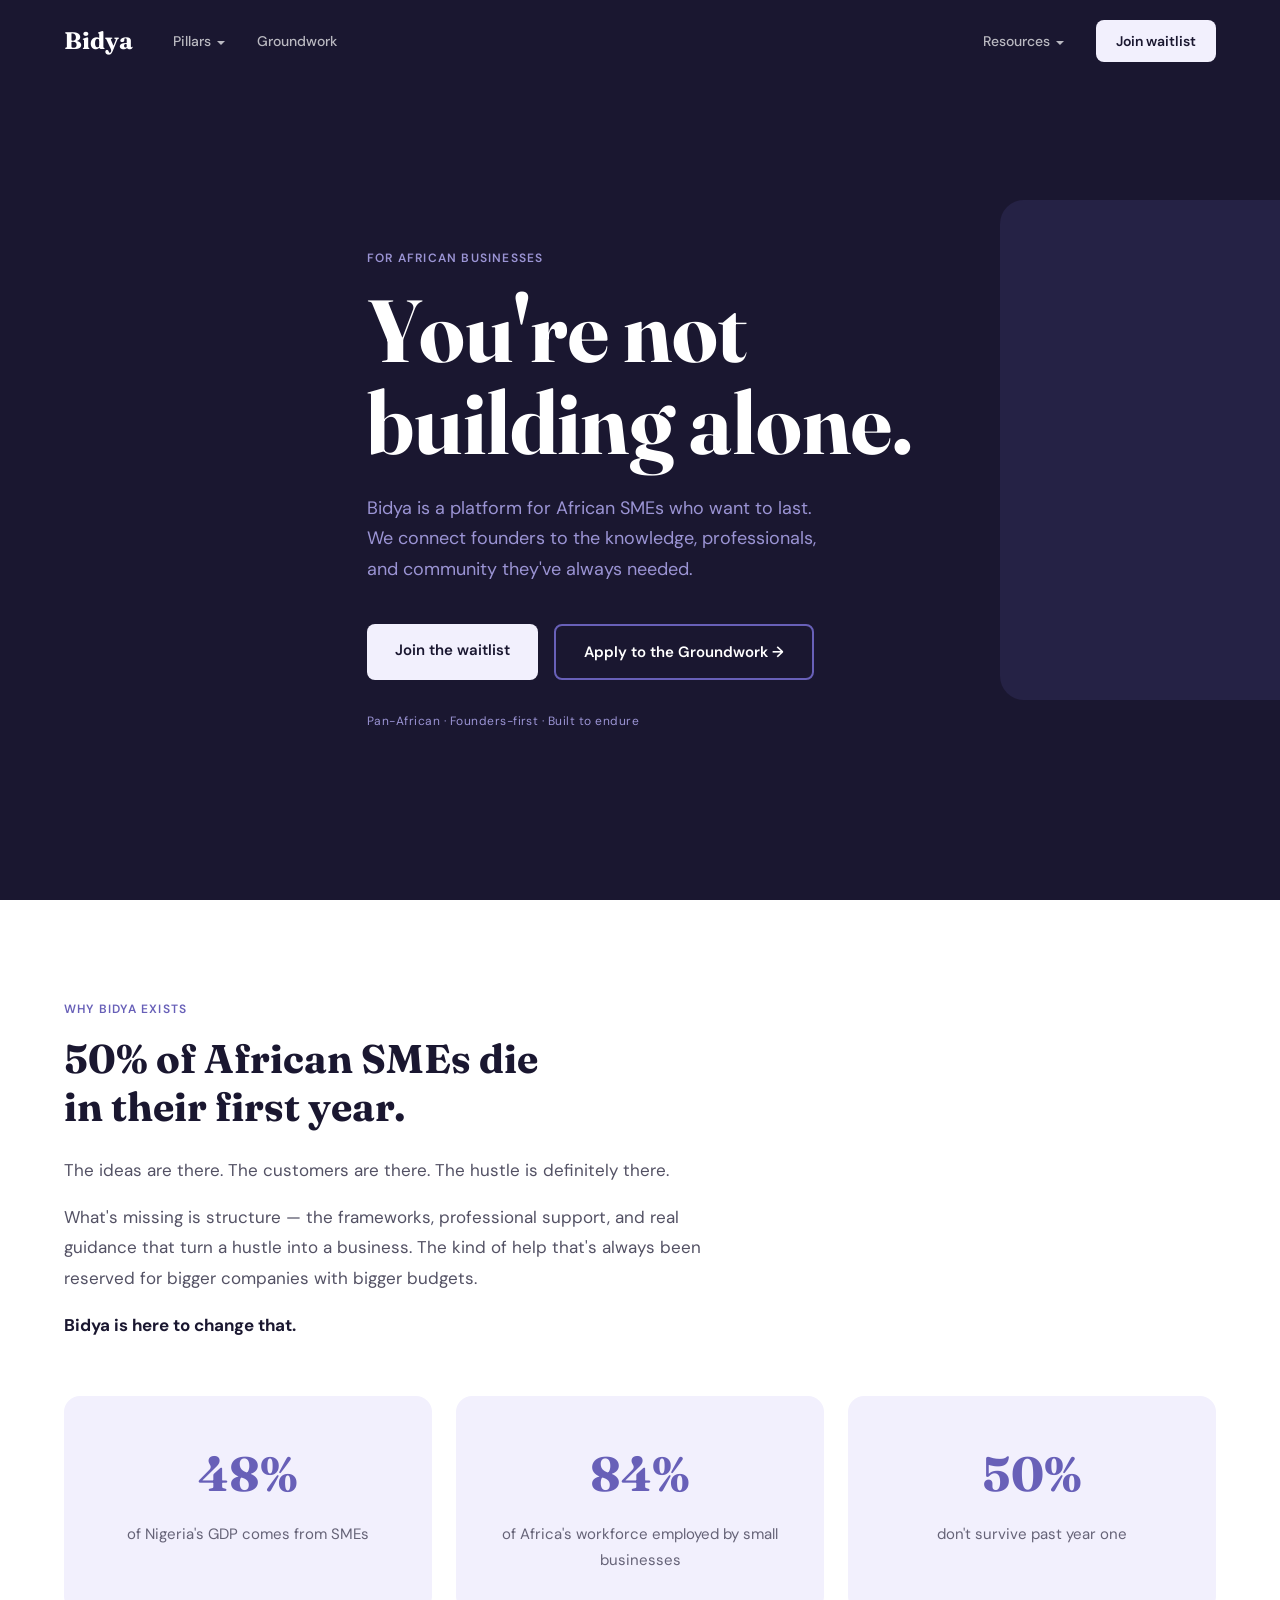
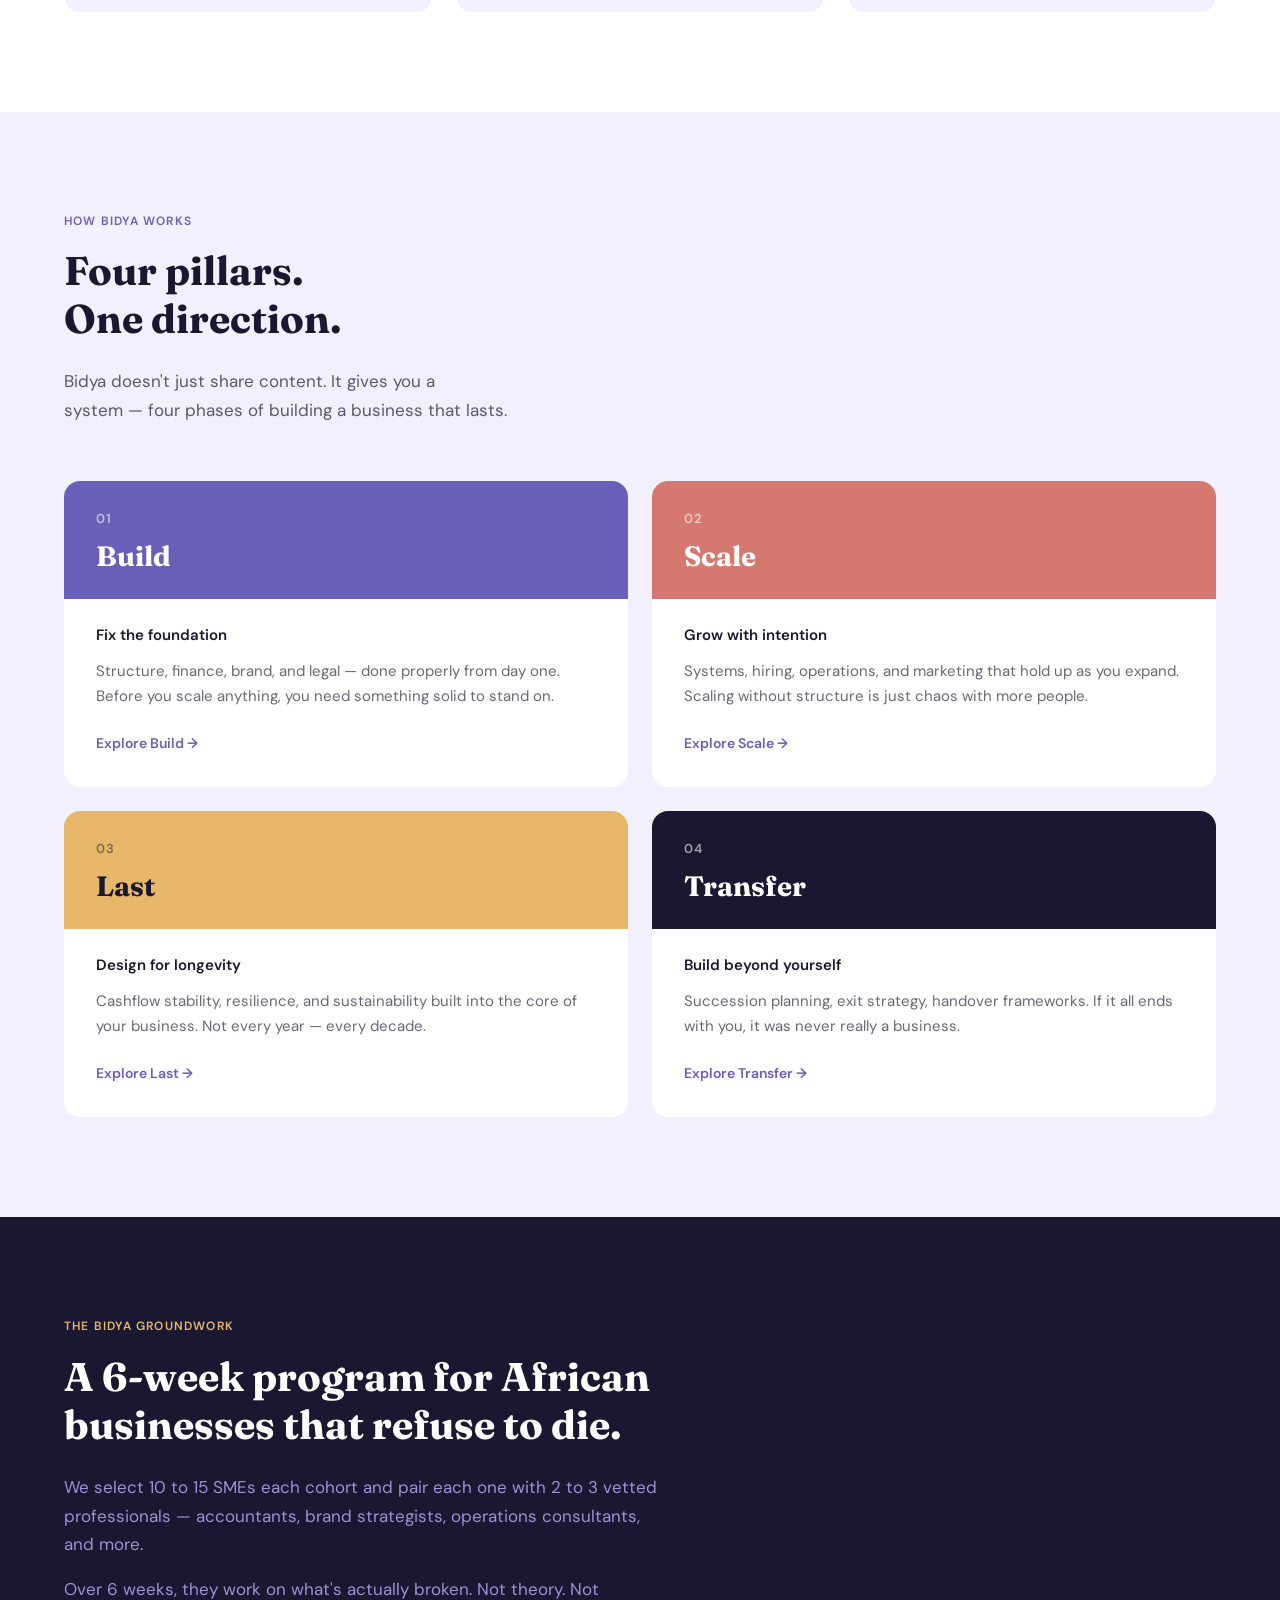
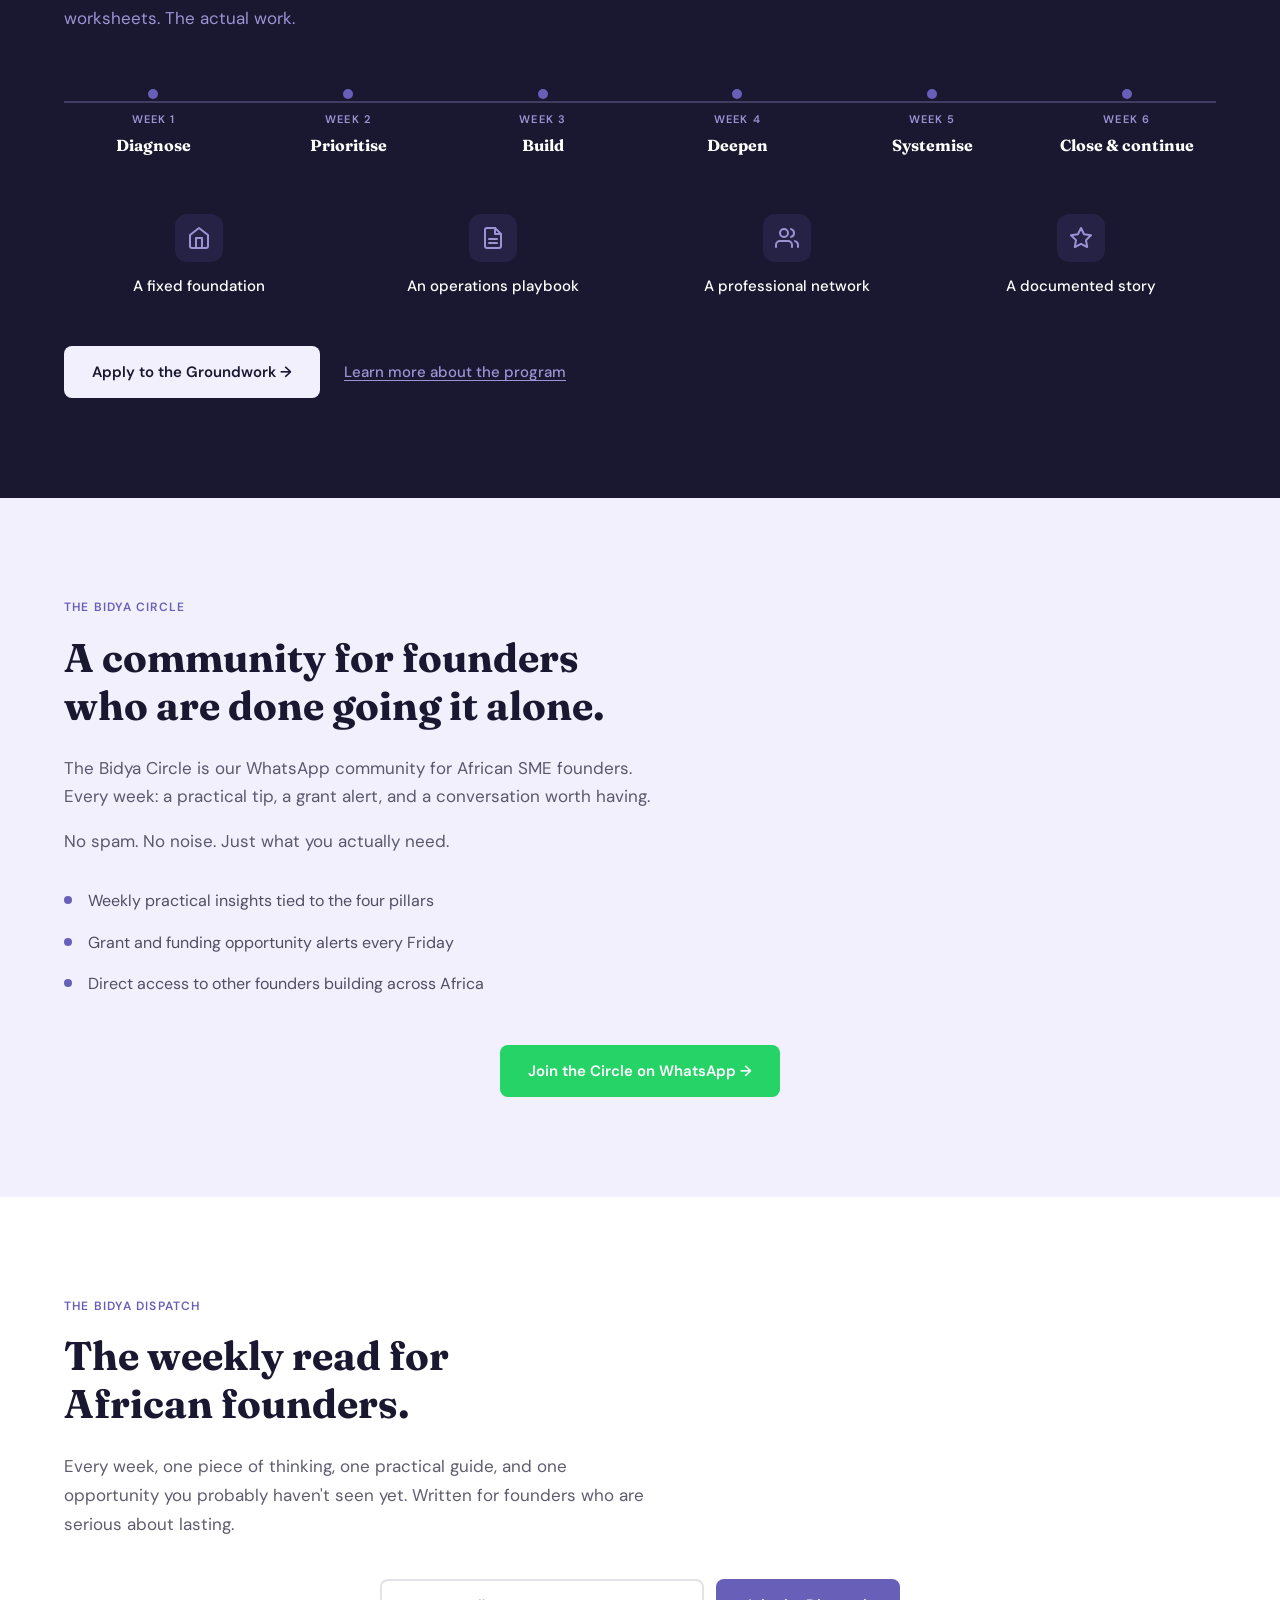
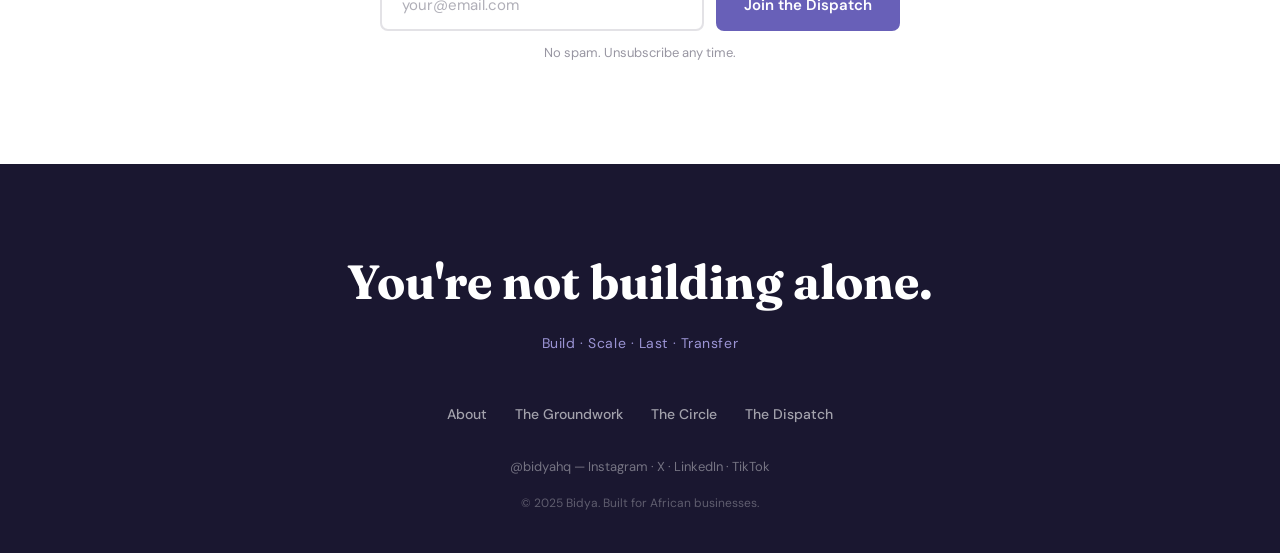
==== commit 35d297c6: "Redesign nav with dropdowns, remove Professionals from homepage, update copy - Nav now has left side" ====
--- a/index.html
+++ b/index.html
@@ -27,13 +27,51 @@
   <!-- Navigation -->
   <nav class="nav" id="nav">
     <div class="nav__inner">
-      <a href="/" class="nav__logo">Bidya</a>
-      <div class="nav__links" id="navLinks">
-        <a href="/build">Build</a>
-        <a href="/scale">Scale</a>
-        <a href="/last">Last</a>
-        <a href="/transfer">Transfer</a>
-        <a href="/groundwork">The Groundwork</a>
+      <div class="nav__left">
+        <a href="/" class="nav__logo">Bidya</a>
+        <div class="nav__links">
+          <div class="nav__dropdown">
+            <button class="nav__dropdown-trigger" aria-expanded="false" aria-haspopup="true">Pillars</button>
+            <div class="nav__dropdown-menu">
+              <a href="/build" class="nav__dropdown-item">
+                <strong>Build</strong>
+                <span>Fix the foundation</span>
+              </a>
+              <a href="/scale" class="nav__dropdown-item">
+                <strong>Scale</strong>
+                <span>Grow with intention</span>
+              </a>
+              <a href="/last" class="nav__dropdown-item">
+                <strong>Last</strong>
+                <span>Design for longevity</span>
+              </a>
+              <a href="/transfer" class="nav__dropdown-item">
+                <strong>Transfer</strong>
+                <span>Build beyond yourself</span>
+              </a>
+            </div>
+          </div>
+          <a href="/groundwork">Groundwork</a>
+        </div>
+      </div>
+      <div class="nav__right">
+        <div class="nav__dropdown">
+          <button class="nav__dropdown-trigger" aria-expanded="false" aria-haspopup="true">Resources</button>
+          <div class="nav__dropdown-menu nav__dropdown-menu--right">
+            <a href="/dispatch" class="nav__dropdown-item">
+              <strong>The Dispatch</strong>
+              <span>Our weekly newsletter for founders</span>
+            </a>
+            <a href="/circle" class="nav__dropdown-item">
+              <strong>The Circle</strong>
+              <span>WhatsApp community for African SMEs</span>
+            </a>
+            <a href="/about" class="nav__dropdown-item">
+              <strong>About Bidya</strong>
+              <span>Our story and philosophy</span>
+            </a>
+          </div>
+        </div>
         <a href="#waitlist" class="btn btn--small btn--lavender">Join waitlist</a>
       </div>
       <button class="nav__hamburger" id="navToggle" aria-label="Toggle navigation menu">
@@ -47,14 +85,17 @@
   <!-- Mobile Menu Overlay -->
   <div class="mobile-menu" id="mobileMenu">
     <div class="mobile-menu__inner">
+      <p class="mobile-menu__label">Pillars</p>
       <a href="/build" class="mobile-menu__link">Build</a>
       <a href="/scale" class="mobile-menu__link">Scale</a>
       <a href="/last" class="mobile-menu__link">Last</a>
       <a href="/transfer" class="mobile-menu__link">Transfer</a>
-      <a href="/groundwork" class="mobile-menu__link">The Groundwork</a>
-      <a href="/professionals" class="mobile-menu__link">For Professionals</a>
+      <div class="mobile-menu__divider"></div>
+      <a href="/groundwork" class="mobile-menu__link">Groundwork</a>
+      <div class="mobile-menu__divider"></div>
+      <p class="mobile-menu__label">Resources</p>
+      <a href="/dispatch" class="mobile-menu__link">The Dispatch</a>
       <a href="/circle" class="mobile-menu__link">The Circle</a>
-      <a href="/dispatch" class="mobile-menu__link">The Dispatch</a>
       <a href="/about" class="mobile-menu__link">About</a>
       <a href="#waitlist" class="btn btn--lavender mobile-menu__cta">Join waitlist</a>
     </div>
@@ -83,11 +124,10 @@
       <span class="eyebrow animate-in">Why Bidya exists</span>
       <h2 class="section__headline animate-in">50% of African SMEs die<br>in their first year.</h2>
       <div class="problem__body animate-in">
-        <p>Not because the ideas are bad.<br>
-          Not because the market doesn't want what they're selling.</p>
-        <p>But because nobody taught them how to build something that lasts.
-          Because access to frameworks, professional support, and real guidance
-          has always been reserved for bigger businesses.</p>
+        <p>The ideas are there. The customers are there. The hustle is definitely there.</p>
+        <p>What's missing is structure — the frameworks, professional support, and real
+          guidance that turn a hustle into a business. The kind of help that's always been
+          reserved for bigger companies with bigger budgets.</p>
         <p><strong>Bidya is here to change that.</strong></p>
       </div>
       <div class="stats-grid">
@@ -237,57 +277,7 @@
     </div>
   </section>
 
-  <!-- Section 5: For Professionals -->
-  <section class="section section--white">
-    <div class="container">
-      <span class="eyebrow animate-in">For professionals</span>
-      <h2 class="section__headline animate-in">2 hours a week.<br>A founding legacy.</h2>
-      <div class="pros__body animate-in">
-        <p>You're not being asked to volunteer.
-          You're being invited to be one of the 50 professionals
-          who built something real for African business — before
-          anyone else did.</p>
-        <p>Give 2 hours a week. Get founding professional status,
-          case study co-credit, and first access to paid work when
-          Bidya Works launches.</p>
-      </div>
-      <div class="perks-grid">
-        <div class="perk-card animate-in">
-          <div class="perk-card__icon">
-            <svg width="24" height="24" viewBox="0 0 24 24" fill="none" stroke="var(--indigo)" stroke-width="2" stroke-linecap="round" stroke-linejoin="round"><path d="M20 21v-2a4 4 0 0 0-4-4H8a4 4 0 0 0-4 4v2"></path><circle cx="12" cy="7" r="4"></circle></svg>
-          </div>
-          <h4 class="perk-card__title">Founding status</h4>
-          <p class="perk-card__desc">Named permanently on Bidya as a founding contributor</p>
-        </div>
-        <div class="perk-card animate-in">
-          <div class="perk-card__icon">
-            <svg width="24" height="24" viewBox="0 0 24 24" fill="none" stroke="var(--indigo)" stroke-width="2" stroke-linecap="round" stroke-linejoin="round"><path d="M14 2H6a2 2 0 0 0-2 2v16a2 2 0 0 0 2 2h12a2 2 0 0 0 2-2V8z"></path><polyline points="14 2 14 8 20 8"></polyline></svg>
-          </div>
-          <h4 class="perk-card__title">Case study credit</h4>
-          <p class="perk-card__desc">Every Groundwork Report publicly credits you</p>
-        </div>
-        <div class="perk-card animate-in">
-          <div class="perk-card__icon">
-            <svg width="24" height="24" viewBox="0 0 24 24" fill="none" stroke="var(--indigo)" stroke-width="2" stroke-linecap="round" stroke-linejoin="round"><rect x="2" y="7" width="20" height="14" rx="2" ry="2"></rect><path d="M16 21V5a2 2 0 0 0-2-2h-4a2 2 0 0 0-2 2v16"></path></svg>
-          </div>
-          <h4 class="perk-card__title">First access to paid work</h4>
-          <p class="perk-card__desc">Priority listing on Bidya Works at launch</p>
-        </div>
-        <div class="perk-card animate-in">
-          <div class="perk-card__icon">
-            <svg width="24" height="24" viewBox="0 0 24 24" fill="none" stroke="var(--indigo)" stroke-width="2" stroke-linecap="round" stroke-linejoin="round"><path d="M17 21v-2a4 4 0 0 0-4-4H5a4 4 0 0 0-4 4v2"></path><circle cx="9" cy="7" r="4"></circle><path d="M23 21v-2a4 4 0 0 0-3-3.87"></path><path d="M16 3.13a4 4 0 0 1 0 7.75"></path></svg>
-          </div>
-          <h4 class="perk-card__title">A professional community</h4>
-          <p class="perk-card__desc">A growing peer network across Africa</p>
-        </div>
-      </div>
-      <div class="animate-in" style="text-align: center; margin-top: 48px;">
-        <a href="/professionals" class="btn btn--indigo">Join the professional network &rarr;</a>
-      </div>
-    </div>
-  </section>
-
-  <!-- Section 6: Join the Circle -->
+  <!-- Section 5: Join the Circle -->
   <section class="section section--lavender">
     <div class="container">
       <span class="eyebrow animate-in">The Bidya Circle</span>
@@ -337,12 +327,11 @@
   <!-- Section 8: Footer -->
   <footer class="footer">
     <div class="container">
-      <p class="footer__closing animate-in">For what endures.</p>
+      <p class="footer__closing animate-in">You're not building alone.</p>
       <p class="footer__pillars animate-in">Build &middot; Scale &middot; Last &middot; Transfer</p>
       <nav class="footer__links animate-in">
         <a href="/about">About</a>
         <a href="/groundwork">The Groundwork</a>
-        <a href="/professionals">For Professionals</a>
         <a href="/circle">The Circle</a>
         <a href="/dispatch">The Dispatch</a>
       </nav>
--- a/css/styles.css
+++ b/css/styles.css
@@ -203,6 +203,18 @@
   justify-content: space-between;
 }
 
+.nav__left {
+  display: flex;
+  align-items: center;
+  gap: 40px;
+}
+
+.nav__right {
+  display: flex;
+  align-items: center;
+  gap: 32px;
+}
+
 .nav__logo {
   font-family: var(--font-display);
   font-weight: 700;
@@ -221,29 +233,120 @@
   gap: 32px;
 }
 
-.nav__links a:not(.btn) {
+.nav__links > a,
+.nav__right > a:not(.btn),
+.nav__dropdown-trigger {
+  font-family: var(--font-body);
   font-size: 14px;
   font-weight: 500;
   color: rgba(255, 255, 255, 0.7);
   transition: color 200ms ease;
 }
 
-.nav__links a:not(.btn):hover {
-  color: var(--white);
-}
-
-.nav--scrolled .nav__links a:not(.btn) {
+.nav__links > a:hover,
+.nav__right > a:not(.btn):hover,
+.nav__dropdown-trigger:hover {
+  color: var(--white);
+}
+
+.nav--scrolled .nav__links > a,
+.nav--scrolled .nav__right > a:not(.btn),
+.nav--scrolled .nav__dropdown-trigger {
   color: rgba(26, 23, 48, 0.6);
 }
 
-.nav--scrolled .nav__links a:not(.btn):hover {
-  color: var(--ink);
-}
-
-.nav__links a:focus-visible {
+.nav--scrolled .nav__links > a:hover,
+.nav--scrolled .nav__right > a:not(.btn):hover,
+.nav--scrolled .nav__dropdown-trigger:hover {
+  color: var(--ink);
+}
+
+.nav__links a:focus-visible,
+.nav__dropdown-trigger:focus-visible {
   outline: 2px solid var(--indigo);
   outline-offset: 4px;
   border-radius: 2px;
+}
+
+/* --- Nav Dropdowns --- */
+.nav__dropdown {
+  position: relative;
+}
+
+.nav__dropdown-trigger {
+  cursor: pointer;
+  padding: 0;
+  background: none;
+  border: none;
+}
+
+.nav__dropdown-trigger::after {
+  content: '';
+  display: inline-block;
+  width: 0;
+  height: 0;
+  border-left: 4px solid transparent;
+  border-right: 4px solid transparent;
+  border-top: 4px solid currentColor;
+  margin-left: 6px;
+  vertical-align: middle;
+  transition: transform 200ms ease;
+}
+
+.nav__dropdown:hover .nav__dropdown-trigger::after {
+  transform: rotate(180deg);
+}
+
+.nav__dropdown-menu {
+  position: absolute;
+  top: calc(100% + 12px);
+  left: 0;
+  min-width: 260px;
+  background: var(--white);
+  border-radius: 12px;
+  box-shadow: 0 8px 32px rgba(26, 23, 48, 0.12);
+  padding: 8px;
+  opacity: 0;
+  pointer-events: none;
+  transform: translateY(-4px);
+  transition: opacity 200ms ease, transform 200ms ease;
+}
+
+.nav__dropdown-menu--right {
+  left: auto;
+  right: 0;
+}
+
+.nav__dropdown:hover .nav__dropdown-menu {
+  opacity: 1;
+  pointer-events: all;
+  transform: translateY(0);
+}
+
+.nav__dropdown-item {
+  display: block;
+  padding: 12px 16px;
+  border-radius: 8px;
+  transition: background 150ms ease;
+}
+
+.nav__dropdown-item:hover {
+  background: var(--lavender);
+}
+
+.nav__dropdown-item strong {
+  display: block;
+  font-size: 14px;
+  font-weight: 600;
+  color: var(--ink);
+  margin-bottom: 2px;
+}
+
+.nav__dropdown-item span {
+  display: block;
+  font-size: 13px;
+  color: rgba(26, 23, 48, 0.5);
+  line-height: 1.4;
 }
 
 .nav__hamburger {
@@ -288,7 +391,23 @@
   display: flex;
   flex-direction: column;
   align-items: center;
-  gap: 28px;
+  gap: 20px;
+}
+
+.mobile-menu__label {
+  font-size: 11px;
+  font-weight: 600;
+  letter-spacing: 0.1em;
+  text-transform: uppercase;
+  color: var(--soft);
+  margin-bottom: -8px;
+}
+
+.mobile-menu__divider {
+  width: 40px;
+  height: 1px;
+  background: rgba(155, 148, 212, 0.2);
+  margin: 4px 0;
 }
 
 .mobile-menu__link {
@@ -844,7 +963,8 @@
     --section-pad: var(--section-pad-mobile);
   }
 
-  .nav__links {
+  .nav__links,
+  .nav__right {
     display: none;
   }
 
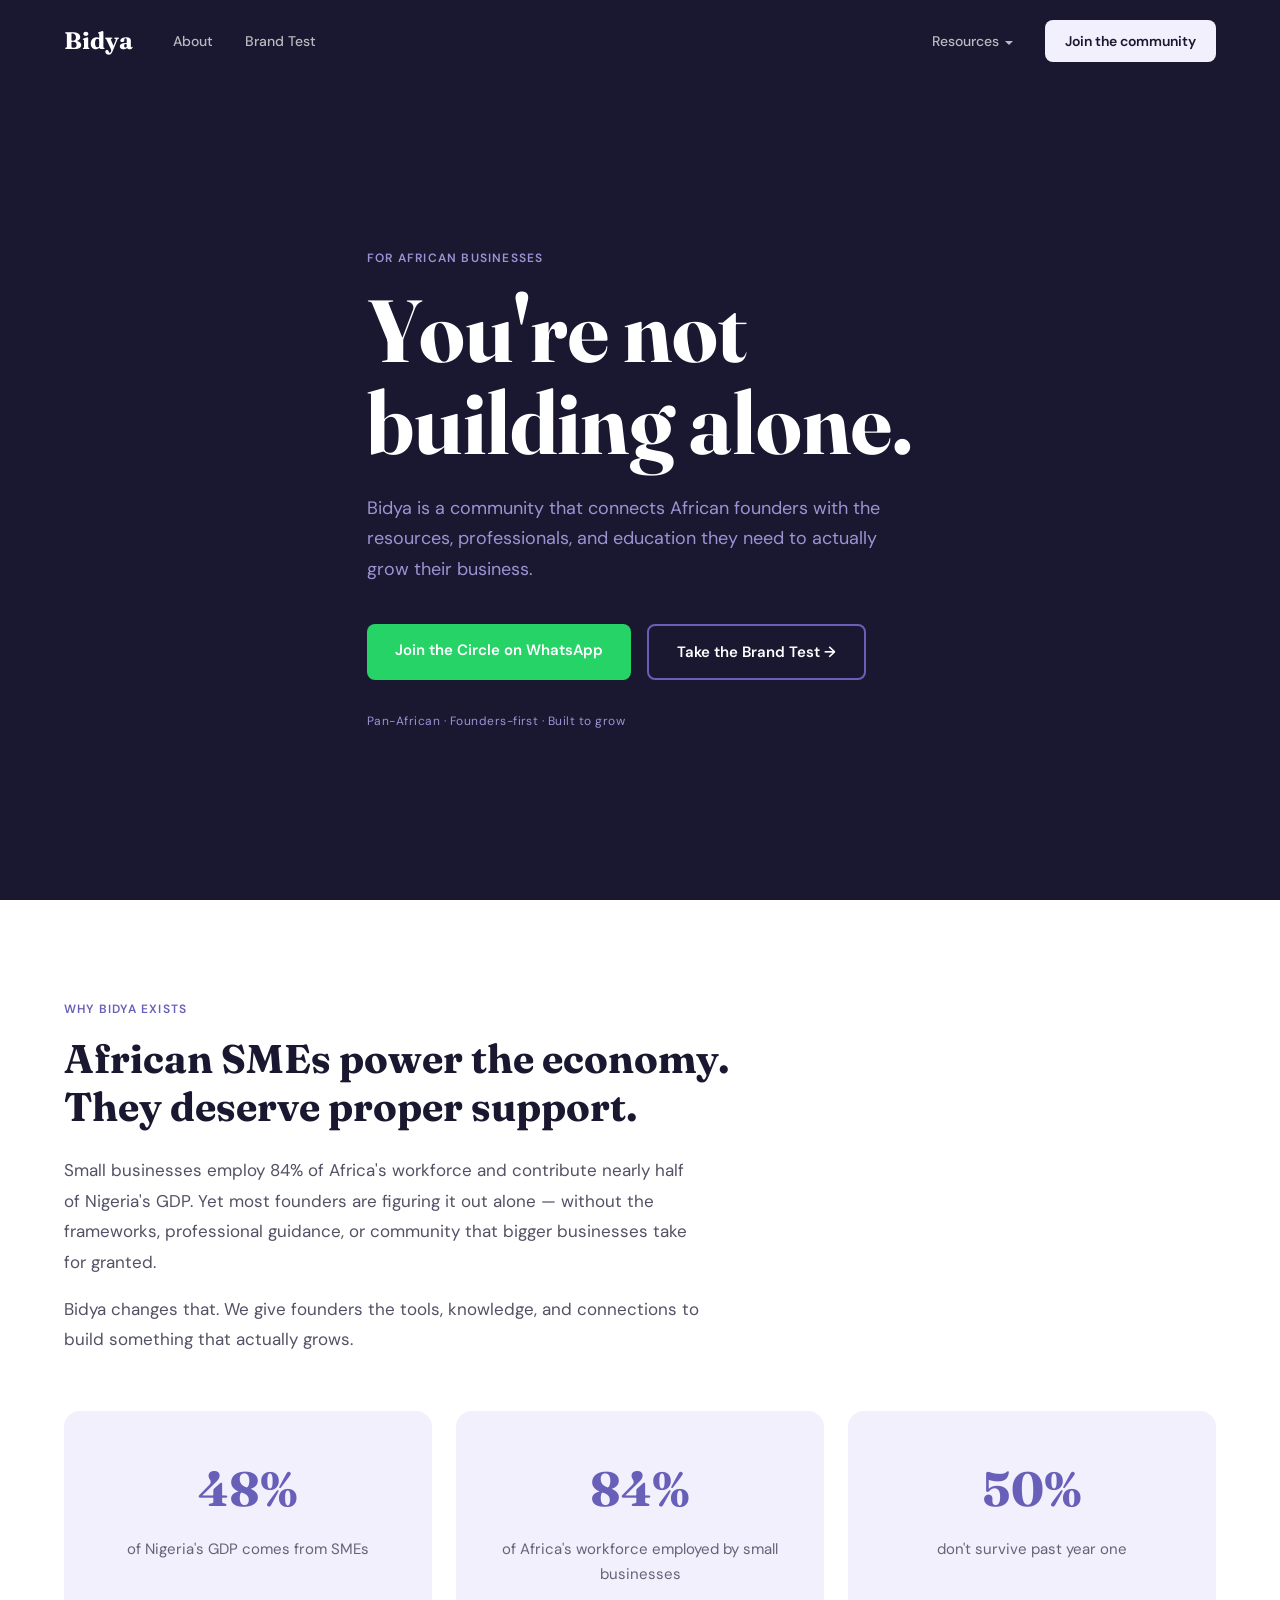
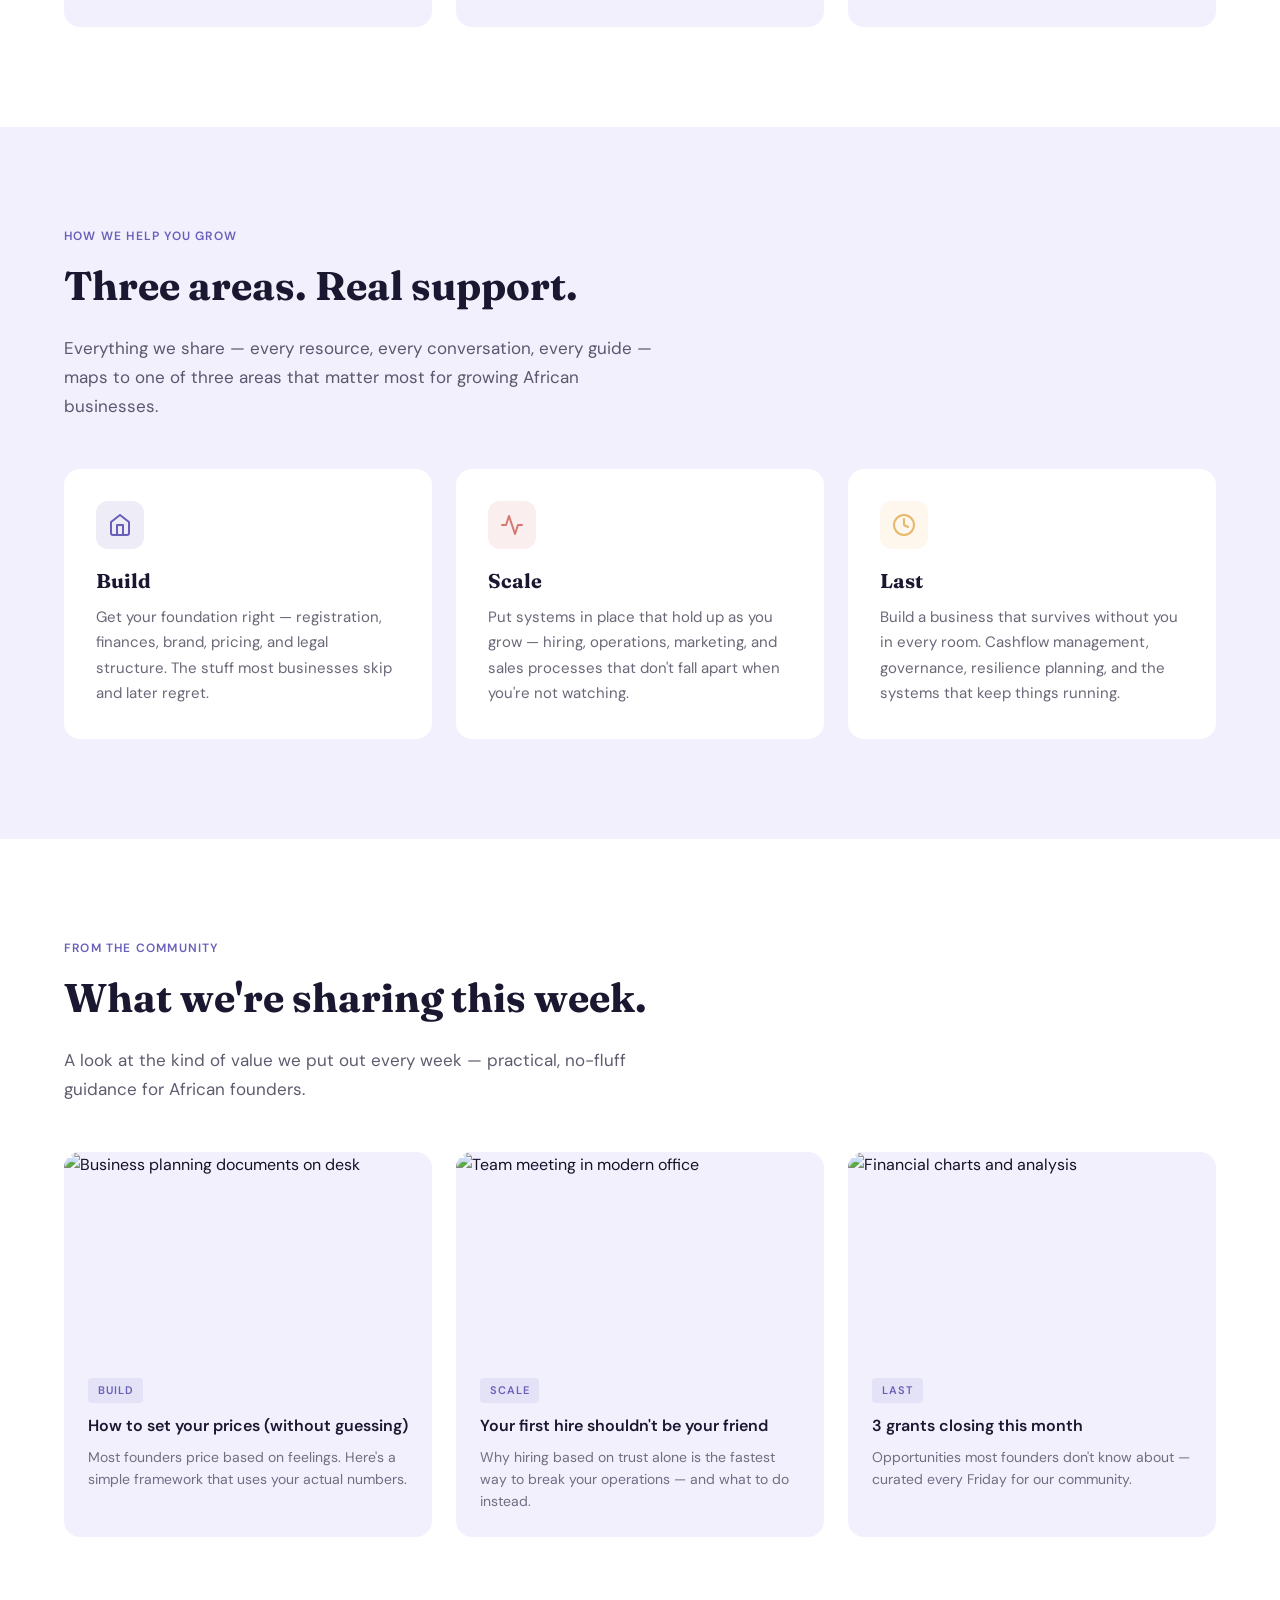
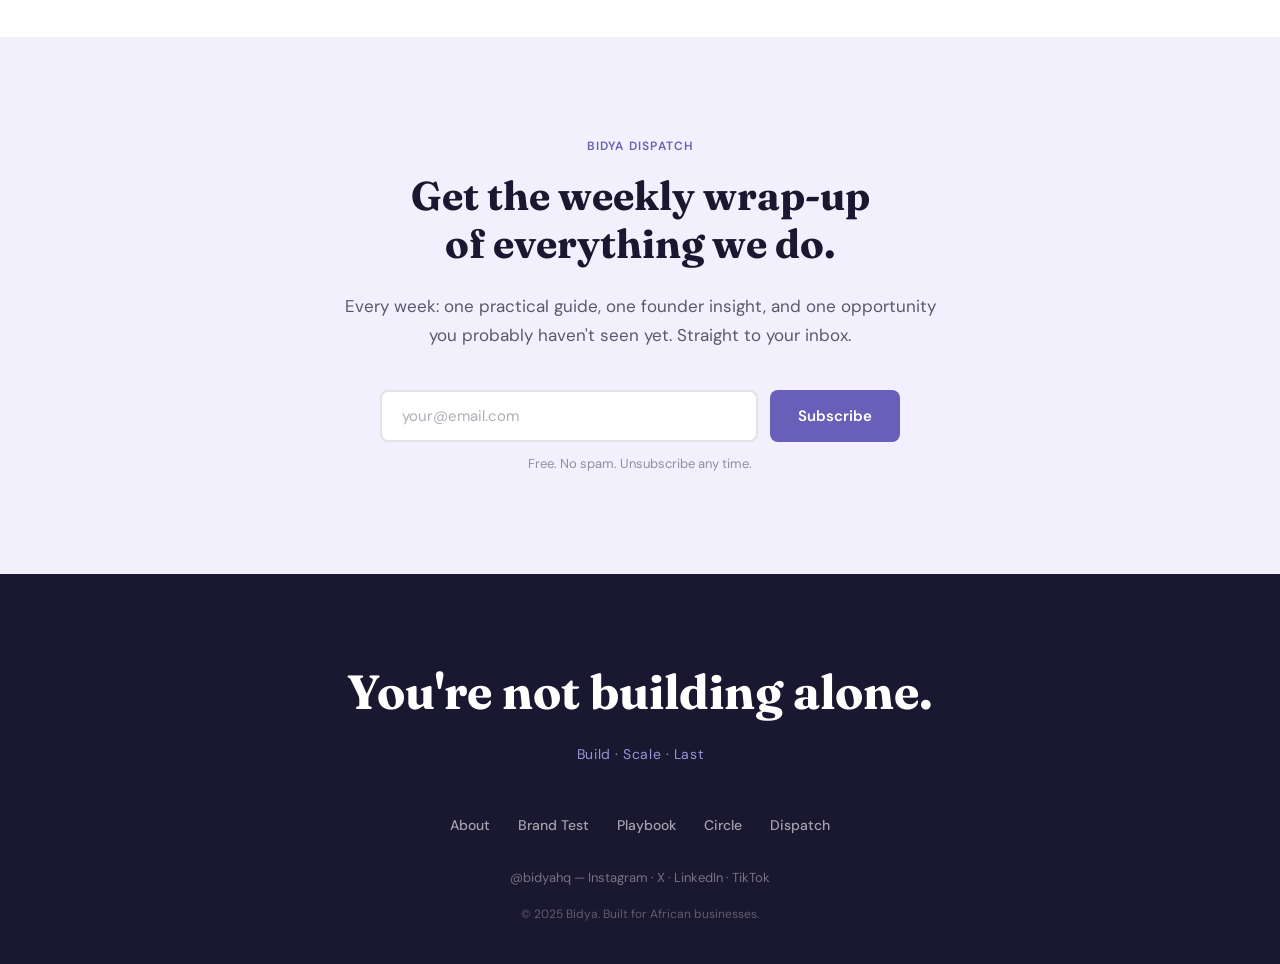
==== commit 12684223: "Rebuild site as stripped-down landing page with new nav and pages Major site restructure: - Homepage" ====
--- a/index.html
+++ b/index.html
@@ -4,9 +4,9 @@
   <meta charset="UTF-8">
   <meta name="viewport" content="width=device-width, initial-scale=1.0">
   <title>Bidya — You're not building alone.</title>
-  <meta name="description" content="A platform for African SMEs building businesses that last. Build. Scale. Last. Transfer.">
+  <meta name="description" content="Bidya is a community for African SMEs. We connect founders with the resources, professionals, and knowledge they need to grow.">
   <meta property="og:title" content="Bidya — You're not building alone.">
-  <meta property="og:description" content="A platform for African SMEs building businesses that last. Build. Scale. Last. Transfer.">
+  <meta property="og:description" content="Bidya is a community for African SMEs. We connect founders with the resources, professionals, and knowledge they need to grow.">
   <meta property="og:image" content="/og-default.png">
   <meta property="og:url" content="https://bidya.africa">
   <meta name="twitter:card" content="summary_large_image">
@@ -21,6 +21,142 @@
   <!-- <script async src="https://www.googletagmanager.com/gtag/js?id=GA_MEASUREMENT_ID"></script> -->
 
   <link rel="stylesheet" href="/css/styles.css">
+  <style>
+    /* Homepage-specific */
+    .hero__img-grid {
+      position: absolute;
+      right: 0;
+      top: 0;
+      bottom: 0;
+      width: 45%;
+      display: grid;
+      grid-template-columns: 1fr 1fr;
+      grid-template-rows: 1fr 1fr;
+      gap: 8px;
+      padding: 80px 24px 40px 0;
+      opacity: 0.2;
+    }
+    .hero__img-cell {
+      border-radius: 12px;
+      background-size: cover;
+      background-position: center;
+    }
+    .hero__img-cell:nth-child(1) {
+      background-image: url('https://images.unsplash.com/photo-1531545514256-b1400bc00f31?w=400&h=300&fit=crop');
+    }
+    .hero__img-cell:nth-child(2) {
+      background-image: url('https://images.unsplash.com/photo-1600880292203-757bb62b4baf?w=400&h=300&fit=crop');
+    }
+    .hero__img-cell:nth-child(3) {
+      background-image: url('https://images.unsplash.com/photo-1556761175-5973dc0f32e7?w=400&h=300&fit=crop');
+    }
+    .hero__img-cell:nth-child(4) {
+      background-image: url('https://images.unsplash.com/photo-1573497019940-1c28c88b4f3e?w=400&h=300&fit=crop');
+    }
+
+    .how-grid {
+      display: grid;
+      grid-template-columns: repeat(3, 1fr);
+      gap: 24px;
+      margin-top: 48px;
+    }
+    .how-card {
+      background: var(--white);
+      border-radius: var(--radius);
+      padding: 32px;
+      transition: transform 200ms ease, box-shadow 200ms ease;
+    }
+    .how-card:hover {
+      transform: translateY(-3px);
+      box-shadow: 0 8px 24px rgba(26,23,48,0.08);
+    }
+    .how-card__icon {
+      width: 48px;
+      height: 48px;
+      border-radius: 12px;
+      display: flex;
+      align-items: center;
+      justify-content: center;
+      margin-bottom: 16px;
+    }
+    .how-card__icon--build { background: rgba(104,96,184,0.12); color: var(--indigo); }
+    .how-card__icon--scale { background: rgba(212,120,112,0.12); color: var(--coral); }
+    .how-card__icon--last  { background: rgba(232,184,106,0.12); color: var(--amber); }
+    .how-card h4 {
+      font-family: var(--font-display);
+      font-weight: 700;
+      font-size: 20px;
+      color: var(--ink);
+      margin-bottom: 8px;
+    }
+    .how-card p {
+      font-size: 15px;
+      line-height: 1.7;
+      color: rgba(26,23,48,0.65);
+    }
+
+    /* Social spotlight */
+    .spotlight-grid {
+      display: grid;
+      grid-template-columns: repeat(3, 1fr);
+      gap: 24px;
+      margin-top: 48px;
+    }
+    .spotlight-card {
+      background: var(--lavender);
+      border-radius: var(--radius);
+      overflow: hidden;
+      transition: transform 200ms ease, box-shadow 200ms ease;
+    }
+    .spotlight-card:hover {
+      transform: translateY(-3px);
+      box-shadow: 0 8px 24px rgba(26,23,48,0.08);
+    }
+    .spotlight-card__img {
+      width: 100%;
+      height: 200px;
+      object-fit: cover;
+      display: block;
+      filter: saturate(0.85) contrast(1.05);
+    }
+    .spotlight-card__body {
+      padding: 24px;
+    }
+    .spotlight-card__tag {
+      display: inline-block;
+      font-size: 11px;
+      font-weight: 600;
+      letter-spacing: 0.08em;
+      text-transform: uppercase;
+      color: var(--indigo);
+      background: rgba(104,96,184,0.1);
+      padding: 4px 10px;
+      border-radius: 4px;
+      margin-bottom: 12px;
+    }
+    .spotlight-card h4 {
+      font-weight: 600;
+      font-size: 16px;
+      color: var(--ink);
+      margin-bottom: 8px;
+      line-height: 1.4;
+    }
+    .spotlight-card p {
+      font-size: 14px;
+      color: rgba(26,23,48,0.6);
+      line-height: 1.6;
+    }
+
+    @media (max-width: 768px) {
+      .hero__img-grid { display: none; }
+      .how-grid { grid-template-columns: 1fr; }
+      .spotlight-grid { grid-template-columns: 1fr; }
+    }
+    @media (min-width: 769px) and (max-width: 1024px) {
+      .spotlight-grid { grid-template-columns: 1fr 1fr; }
+      .spotlight-card:last-child { display: none; }
+    }
+  </style>
 </head>
 <body>
 
@@ -30,49 +166,29 @@
       <div class="nav__left">
         <a href="/" class="nav__logo">Bidya</a>
         <div class="nav__links">
-          <div class="nav__dropdown">
-            <button class="nav__dropdown-trigger" aria-expanded="false" aria-haspopup="true">Pillars</button>
-            <div class="nav__dropdown-menu">
-              <a href="/build" class="nav__dropdown-item">
-                <strong>Build</strong>
-                <span>Fix the foundation</span>
-              </a>
-              <a href="/scale" class="nav__dropdown-item">
-                <strong>Scale</strong>
-                <span>Grow with intention</span>
-              </a>
-              <a href="/last" class="nav__dropdown-item">
-                <strong>Last</strong>
-                <span>Design for longevity</span>
-              </a>
-              <a href="/transfer" class="nav__dropdown-item">
-                <strong>Transfer</strong>
-                <span>Build beyond yourself</span>
-              </a>
-            </div>
-          </div>
-          <a href="/groundwork">Groundwork</a>
+          <a href="/about">About</a>
+          <a href="/brand-test">Brand Test</a>
         </div>
       </div>
       <div class="nav__right">
         <div class="nav__dropdown">
           <button class="nav__dropdown-trigger" aria-expanded="false" aria-haspopup="true">Resources</button>
           <div class="nav__dropdown-menu nav__dropdown-menu--right">
+            <a href="/playbook" class="nav__dropdown-item">
+              <strong>Playbook</strong>
+              <span>Templates, tools, and guides for your business</span>
+            </a>
             <a href="/dispatch" class="nav__dropdown-item">
-              <strong>The Dispatch</strong>
+              <strong>Dispatch</strong>
               <span>Our weekly newsletter for founders</span>
             </a>
             <a href="/circle" class="nav__dropdown-item">
-              <strong>The Circle</strong>
+              <strong>Circle</strong>
               <span>WhatsApp community for African SMEs</span>
             </a>
-            <a href="/about" class="nav__dropdown-item">
-              <strong>About Bidya</strong>
-              <span>Our story and philosophy</span>
-            </a>
-          </div>
-        </div>
-        <a href="#waitlist" class="btn btn--small btn--lavender">Join waitlist</a>
+          </div>
+        </div>
+        <a href="/circle" class="btn btn--small btn--lavender">Join the community</a>
       </div>
       <button class="nav__hamburger" id="navToggle" aria-label="Toggle navigation menu">
         <span></span>
@@ -85,50 +201,45 @@
   <!-- Mobile Menu Overlay -->
   <div class="mobile-menu" id="mobileMenu">
     <div class="mobile-menu__inner">
-      <p class="mobile-menu__label">Pillars</p>
-      <a href="/build" class="mobile-menu__link">Build</a>
-      <a href="/scale" class="mobile-menu__link">Scale</a>
-      <a href="/last" class="mobile-menu__link">Last</a>
-      <a href="/transfer" class="mobile-menu__link">Transfer</a>
-      <div class="mobile-menu__divider"></div>
-      <a href="/groundwork" class="mobile-menu__link">Groundwork</a>
+      <a href="/about" class="mobile-menu__link">About</a>
+      <a href="/brand-test" class="mobile-menu__link">Brand Test</a>
       <div class="mobile-menu__divider"></div>
       <p class="mobile-menu__label">Resources</p>
-      <a href="/dispatch" class="mobile-menu__link">The Dispatch</a>
-      <a href="/circle" class="mobile-menu__link">The Circle</a>
-      <a href="/about" class="mobile-menu__link">About</a>
-      <a href="#waitlist" class="btn btn--lavender mobile-menu__cta">Join waitlist</a>
+      <a href="/playbook" class="mobile-menu__link">Playbook</a>
+      <a href="/dispatch" class="mobile-menu__link">Dispatch</a>
+      <a href="/circle" class="mobile-menu__link">Circle</a>
+      <a href="/circle" class="btn btn--lavender mobile-menu__cta">Join the community</a>
     </div>
   </div>
 
-  <!-- Section 1: Hero -->
+  <!-- Hero -->
   <section class="hero">
-    <div class="hero__bg-shape"></div>
+    <div class="hero__img-grid">
+      <div class="hero__img-cell"></div>
+      <div class="hero__img-cell"></div>
+      <div class="hero__img-cell"></div>
+      <div class="hero__img-cell"></div>
+    </div>
     <div class="container hero__content">
       <span class="eyebrow eyebrow--soft animate-in">For African businesses</span>
       <h1 class="hero__headline animate-in">You're not<br>building alone.</h1>
-      <p class="hero__sub animate-in">Bidya is a platform for African SMEs who want to last.<br class="hide-mobile">
-        We connect founders to the knowledge, professionals,<br class="hide-mobile">
-        and community they've always needed.</p>
+      <p class="hero__sub animate-in">Bidya is a community that connects African founders with the resources, professionals, and education they need to actually grow their business.</p>
       <div class="hero__ctas animate-in">
-        <a href="#waitlist" class="btn btn--lavender">Join the waitlist</a>
-        <a href="/groundwork" class="btn btn--outline-indigo">Apply to the Groundwork &rarr;</a>
-      </div>
-      <p class="hero__tag animate-in">Pan-African &middot; Founders-first &middot; Built to endure</p>
-    </div>
-  </section>
-
-  <!-- Section 2: The Problem -->
+        <a href="/circle" class="btn btn--whatsapp">Join the Circle on WhatsApp</a>
+        <a href="/brand-test" class="btn btn--outline-indigo">Take the Brand Test &rarr;</a>
+      </div>
+      <p class="hero__tag animate-in">Pan-African &middot; Founders-first &middot; Built to grow</p>
+    </div>
+  </section>
+
+  <!-- Problem + How We Help -->
   <section class="section section--white">
     <div class="container">
       <span class="eyebrow animate-in">Why Bidya exists</span>
-      <h2 class="section__headline animate-in">50% of African SMEs die<br>in their first year.</h2>
+      <h2 class="section__headline animate-in">African SMEs power the economy.<br>They deserve proper support.</h2>
       <div class="problem__body animate-in">
-        <p>The ideas are there. The customers are there. The hustle is definitely there.</p>
-        <p>What's missing is structure — the frameworks, professional support, and real
-          guidance that turn a hustle into a business. The kind of help that's always been
-          reserved for bigger companies with bigger budgets.</p>
-        <p><strong>Bidya is here to change that.</strong></p>
+        <p>Small businesses employ 84% of Africa's workforce and contribute nearly half of Nigeria's GDP. Yet most founders are figuring it out alone — without the frameworks, professional guidance, or community that bigger businesses take for granted.</p>
+        <p>Bidya changes that. We give founders the tools, knowledge, and connections to build something that actually grows.</p>
       </div>
       <div class="stats-grid">
         <div class="stat-card animate-in">
@@ -147,193 +258,100 @@
     </div>
   </section>
 
-  <!-- Section 3: The Four Pillars -->
+  <!-- How We Help — Three Pillars -->
   <section class="section section--lavender">
     <div class="container">
-      <span class="eyebrow animate-in">How Bidya works</span>
-      <h2 class="section__headline animate-in">Four pillars.<br>One direction.</h2>
-      <p class="section__sub animate-in">Bidya doesn't just share content. It gives you a<br class="hide-mobile">
-        system — four phases of building a business that lasts.</p>
-      <div class="pillars-grid">
-        <div class="pillar-card animate-in">
-          <div class="pillar-card__header pillar-card__header--build">
-            <span class="pillar-card__number">01</span>
-            <h3 class="pillar-card__name">Build</h3>
-          </div>
-          <div class="pillar-card__body">
-            <p class="pillar-card__tagline">Fix the foundation</p>
-            <p class="pillar-card__desc">Structure, finance, brand, and legal — done properly from day one. Before you scale anything, you need something solid to stand on.</p>
-            <a href="/build" class="pillar-card__cta">Explore Build &rarr;</a>
-          </div>
-        </div>
-        <div class="pillar-card animate-in">
-          <div class="pillar-card__header pillar-card__header--scale">
-            <span class="pillar-card__number">02</span>
-            <h3 class="pillar-card__name">Scale</h3>
-          </div>
-          <div class="pillar-card__body">
-            <p class="pillar-card__tagline">Grow with intention</p>
-            <p class="pillar-card__desc">Systems, hiring, operations, and marketing that hold up as you expand. Scaling without structure is just chaos with more people.</p>
-            <a href="/scale" class="pillar-card__cta">Explore Scale &rarr;</a>
-          </div>
-        </div>
-        <div class="pillar-card animate-in">
-          <div class="pillar-card__header pillar-card__header--last">
-            <span class="pillar-card__number">03</span>
-            <h3 class="pillar-card__name">Last</h3>
-          </div>
-          <div class="pillar-card__body">
-            <p class="pillar-card__tagline">Design for longevity</p>
-            <p class="pillar-card__desc">Cashflow stability, resilience, and sustainability built into the core of your business. Not every year — every decade.</p>
-            <a href="/last" class="pillar-card__cta">Explore Last &rarr;</a>
-          </div>
-        </div>
-        <div class="pillar-card animate-in">
-          <div class="pillar-card__header pillar-card__header--transfer">
-            <span class="pillar-card__number">04</span>
-            <h3 class="pillar-card__name">Transfer</h3>
-          </div>
-          <div class="pillar-card__body">
-            <p class="pillar-card__tagline">Build beyond yourself</p>
-            <p class="pillar-card__desc">Succession planning, exit strategy, handover frameworks. If it all ends with you, it was never really a business.</p>
-            <a href="/transfer" class="pillar-card__cta">Explore Transfer &rarr;</a>
-          </div>
-        </div>
-      </div>
-    </div>
-  </section>
-
-  <!-- Section 4: The Groundwork -->
-  <section class="section section--ink">
+      <span class="eyebrow animate-in">How we help you grow</span>
+      <h2 class="section__headline animate-in">Three areas. Real support.</h2>
+      <p class="section__sub animate-in">Everything we share — every resource, every conversation, every guide — maps to one of three areas that matter most for growing African businesses.</p>
+      <div class="how-grid">
+        <div class="how-card animate-in">
+          <div class="how-card__icon how-card__icon--build">
+            <svg width="24" height="24" viewBox="0 0 24 24" fill="none" stroke="currentColor" stroke-width="2" stroke-linecap="round" stroke-linejoin="round"><path d="M3 9l9-7 9 7v11a2 2 0 0 1-2 2H5a2 2 0 0 1-2-2z"/><polyline points="9 22 9 12 15 12 15 22"/></svg>
+          </div>
+          <h4>Build</h4>
+          <p>Get your foundation right — registration, finances, brand, pricing, and legal structure. The stuff most businesses skip and later regret.</p>
+        </div>
+        <div class="how-card animate-in">
+          <div class="how-card__icon how-card__icon--scale">
+            <svg width="24" height="24" viewBox="0 0 24 24" fill="none" stroke="currentColor" stroke-width="2" stroke-linecap="round" stroke-linejoin="round"><polyline points="22 12 18 12 15 21 9 3 6 12 2 12"/></svg>
+          </div>
+          <h4>Scale</h4>
+          <p>Put systems in place that hold up as you grow — hiring, operations, marketing, and sales processes that don't fall apart when you're not watching.</p>
+        </div>
+        <div class="how-card animate-in">
+          <div class="how-card__icon how-card__icon--last">
+            <svg width="24" height="24" viewBox="0 0 24 24" fill="none" stroke="currentColor" stroke-width="2" stroke-linecap="round" stroke-linejoin="round"><circle cx="12" cy="12" r="10"/><polyline points="12 6 12 12 16 14"/></svg>
+          </div>
+          <h4>Last</h4>
+          <p>Build a business that survives without you in every room. Cashflow management, governance, resilience planning, and the systems that keep things running.</p>
+        </div>
+      </div>
+    </div>
+  </section>
+
+  <!-- Social Content Spotlight -->
+  <section class="section section--white">
     <div class="container">
-      <span class="eyebrow eyebrow--amber animate-in">The Bidya Groundwork</span>
-      <h2 class="section__headline section__headline--white animate-in">A 6-week program for African<br>businesses that refuse to die.</h2>
-      <p class="section__sub section__sub--soft animate-in">We select 10 to 15 SMEs each cohort and pair each one
-        with 2 to 3 vetted professionals — accountants, brand
-        strategists, operations consultants, and more.</p>
-      <p class="section__sub section__sub--soft animate-in">Over 6 weeks, they work on what's actually broken.
-        Not theory. Not worksheets. The actual work.</p>
-
-      <!-- Timeline -->
-      <div class="timeline animate-in">
-        <div class="timeline__item">
-          <span class="timeline__week">Week 1</span>
-          <span class="timeline__name">Diagnose</span>
-        </div>
-        <div class="timeline__item">
-          <span class="timeline__week">Week 2</span>
-          <span class="timeline__name">Prioritise</span>
-        </div>
-        <div class="timeline__item">
-          <span class="timeline__week">Week 3</span>
-          <span class="timeline__name">Build</span>
-        </div>
-        <div class="timeline__item">
-          <span class="timeline__week">Week 4</span>
-          <span class="timeline__name">Deepen</span>
-        </div>
-        <div class="timeline__item">
-          <span class="timeline__week">Week 5</span>
-          <span class="timeline__name">Systemise</span>
-        </div>
-        <div class="timeline__item">
-          <span class="timeline__week">Week 6</span>
-          <span class="timeline__name">Close &amp; continue</span>
-        </div>
-      </div>
-
-      <!-- What founders leave with -->
-      <div class="outcomes-grid">
-        <div class="outcome animate-in">
-          <div class="outcome__icon">
-            <svg width="24" height="24" viewBox="0 0 24 24" fill="none" stroke="currentColor" stroke-width="2" stroke-linecap="round" stroke-linejoin="round"><path d="M3 9l9-7 9 7v11a2 2 0 0 1-2 2H5a2 2 0 0 1-2-2z"></path><polyline points="9 22 9 12 15 12 15 22"></polyline></svg>
-          </div>
-          <span class="outcome__text">A fixed foundation</span>
-        </div>
-        <div class="outcome animate-in">
-          <div class="outcome__icon">
-            <svg width="24" height="24" viewBox="0 0 24 24" fill="none" stroke="currentColor" stroke-width="2" stroke-linecap="round" stroke-linejoin="round"><path d="M14 2H6a2 2 0 0 0-2 2v16a2 2 0 0 0 2 2h12a2 2 0 0 0 2-2V8z"></path><polyline points="14 2 14 8 20 8"></polyline><line x1="16" y1="13" x2="8" y2="13"></line><line x1="16" y1="17" x2="8" y2="17"></line></svg>
-          </div>
-          <span class="outcome__text">An operations playbook</span>
-        </div>
-        <div class="outcome animate-in">
-          <div class="outcome__icon">
-            <svg width="24" height="24" viewBox="0 0 24 24" fill="none" stroke="currentColor" stroke-width="2" stroke-linecap="round" stroke-linejoin="round"><path d="M17 21v-2a4 4 0 0 0-4-4H5a4 4 0 0 0-4 4v2"></path><circle cx="9" cy="7" r="4"></circle><path d="M23 21v-2a4 4 0 0 0-3-3.87"></path><path d="M16 3.13a4 4 0 0 1 0 7.75"></path></svg>
-          </div>
-          <span class="outcome__text">A professional network</span>
-        </div>
-        <div class="outcome animate-in">
-          <div class="outcome__icon">
-            <svg width="24" height="24" viewBox="0 0 24 24" fill="none" stroke="currentColor" stroke-width="2" stroke-linecap="round" stroke-linejoin="round"><polygon points="12 2 15.09 8.26 22 9.27 17 14.14 18.18 21.02 12 17.77 5.82 21.02 7 14.14 2 9.27 8.91 8.26 12 2"></polygon></svg>
-          </div>
-          <span class="outcome__text">A documented story</span>
-        </div>
-      </div>
-
-      <div class="groundwork__ctas animate-in">
-        <a href="/groundwork" class="btn btn--lavender">Apply to the Groundwork &rarr;</a>
-        <a href="/groundwork" class="text-link text-link--soft">Learn more about the program</a>
-      </div>
-    </div>
-  </section>
-
-  <!-- Section 5: Join the Circle -->
-  <section class="section section--lavender">
-    <div class="container">
-      <span class="eyebrow animate-in">The Bidya Circle</span>
-      <h2 class="section__headline animate-in">A community for founders<br>who are done going it alone.</h2>
-      <p class="section__sub animate-in">The Bidya Circle is our WhatsApp community for African
-        SME founders. Every week: a practical tip, a grant alert,
-        and a conversation worth having.</p>
-      <p class="section__sub animate-in">No spam. No noise. Just what you actually need.</p>
-      <div class="circle-list">
-        <div class="circle-item animate-in">
-          <span class="circle-item__bullet"></span>
-          <span>Weekly practical insights tied to the four pillars</span>
-        </div>
-        <div class="circle-item animate-in">
-          <span class="circle-item__bullet"></span>
-          <span>Grant and funding opportunity alerts every Friday</span>
-        </div>
-        <div class="circle-item animate-in">
-          <span class="circle-item__bullet"></span>
-          <span>Direct access to other founders building across Africa</span>
-        </div>
-      </div>
-      <div class="animate-in" style="text-align: center; margin-top: 48px;">
-        <a href="/circle" class="btn btn--whatsapp">Join the Circle on WhatsApp &rarr;</a>
-      </div>
-    </div>
-  </section>
-
-  <!-- Section 7: The Dispatch -->
-  <section class="section section--white" id="waitlist">
-    <div class="container">
-      <span class="eyebrow animate-in">The Bidya Dispatch</span>
-      <h2 class="section__headline animate-in">The weekly read for<br>African founders.</h2>
-      <p class="section__sub animate-in">Every week, one piece of thinking, one practical guide,
-        and one opportunity you probably haven't seen yet.
-        Written for founders who are serious about lasting.</p>
+      <span class="eyebrow animate-in">From the community</span>
+      <h2 class="section__headline animate-in">What we're sharing this week.</h2>
+      <p class="section__sub animate-in">A look at the kind of value we put out every week — practical, no-fluff guidance for African founders.</p>
+      <div class="spotlight-grid">
+        <div class="spotlight-card animate-in">
+          <img src="https://images.unsplash.com/photo-1450101499163-c8848c66ca85?w=600&h=400&fit=crop" alt="Business planning documents on desk" class="spotlight-card__img" loading="lazy">
+          <div class="spotlight-card__body">
+            <span class="spotlight-card__tag">Build</span>
+            <h4>How to set your prices (without guessing)</h4>
+            <p>Most founders price based on feelings. Here's a simple framework that uses your actual numbers.</p>
+          </div>
+        </div>
+        <div class="spotlight-card animate-in">
+          <img src="https://images.unsplash.com/photo-1556761175-b413da4baf72?w=600&h=400&fit=crop" alt="Team meeting in modern office" class="spotlight-card__img" loading="lazy">
+          <div class="spotlight-card__body">
+            <span class="spotlight-card__tag">Scale</span>
+            <h4>Your first hire shouldn't be your friend</h4>
+            <p>Why hiring based on trust alone is the fastest way to break your operations — and what to do instead.</p>
+          </div>
+        </div>
+        <div class="spotlight-card animate-in">
+          <img src="https://images.unsplash.com/photo-1554224155-8d04cb21cd6c?w=600&h=400&fit=crop" alt="Financial charts and analysis" class="spotlight-card__img" loading="lazy">
+          <div class="spotlight-card__body">
+            <span class="spotlight-card__tag">Last</span>
+            <h4>3 grants closing this month</h4>
+            <p>Opportunities most founders don't know about — curated every Friday for our community.</p>
+          </div>
+        </div>
+      </div>
+    </div>
+  </section>
+
+  <!-- Newsletter -->
+  <section class="section section--lavender" id="dispatch">
+    <div class="container" style="text-align: center;">
+      <span class="eyebrow animate-in">Bidya Dispatch</span>
+      <h2 class="section__headline animate-in" style="margin-left:auto; margin-right:auto;">Get the weekly wrap-up<br>of everything we do.</h2>
+      <p class="section__sub animate-in" style="margin-left:auto; margin-right:auto;">Every week: one practical guide, one founder insight, and one opportunity you probably haven't seen yet. Straight to your inbox.</p>
       <form class="dispatch-form animate-in" action="https://formspree.io/f/placeholder" method="POST">
         <div class="dispatch-form__row">
           <input type="email" name="email" placeholder="your@email.com" required class="dispatch-form__input" aria-label="Email address">
-          <button type="submit" class="btn btn--indigo dispatch-form__btn">Join the Dispatch</button>
-        </div>
-        <p class="dispatch-form__note">No spam. Unsubscribe any time.</p>
+          <button type="submit" class="btn btn--indigo dispatch-form__btn">Subscribe</button>
+        </div>
+        <p class="dispatch-form__note">Free. No spam. Unsubscribe any time.</p>
       </form>
     </div>
   </section>
 
-  <!-- Section 8: Footer -->
+  <!-- Footer -->
   <footer class="footer">
     <div class="container">
       <p class="footer__closing animate-in">You're not building alone.</p>
-      <p class="footer__pillars animate-in">Build &middot; Scale &middot; Last &middot; Transfer</p>
+      <p class="footer__pillars animate-in">Build &middot; Scale &middot; Last</p>
       <nav class="footer__links animate-in">
         <a href="/about">About</a>
-        <a href="/groundwork">The Groundwork</a>
-        <a href="/circle">The Circle</a>
-        <a href="/dispatch">The Dispatch</a>
+        <a href="/brand-test">Brand Test</a>
+        <a href="/playbook">Playbook</a>
+        <a href="/circle">Circle</a>
+        <a href="/dispatch">Dispatch</a>
       </nav>
       <p class="footer__social animate-in">@bidyahq — Instagram &middot; X &middot; LinkedIn &middot; TikTok</p>
       <p class="footer__legal animate-in">&copy; 2025 Bidya. Built for African businesses.</p>
--- a/css/styles.css
+++ b/css/styles.css
@@ -95,6 +95,38 @@
 
 .eyebrow--amber {
   color: var(--amber);
+}
+
+/* --- Image Treatment --- */
+.img-treated {
+  filter: saturate(0.8) contrast(1.05);
+  border-radius: var(--radius);
+  display: block;
+  width: 100%;
+  height: auto;
+  object-fit: cover;
+}
+
+.img-grid-2 {
+  display: grid;
+  grid-template-columns: 1fr 1fr;
+  gap: 16px;
+  margin: 48px 0;
+}
+
+.img-grid-2 img {
+  height: 320px;
+  width: 100%;
+  object-fit: cover;
+}
+
+@media (max-width: 768px) {
+  .img-grid-2 {
+    grid-template-columns: 1fr;
+  }
+  .img-grid-2 img {
+    height: 240px;
+  }
 }
 
 /* --- Buttons --- */
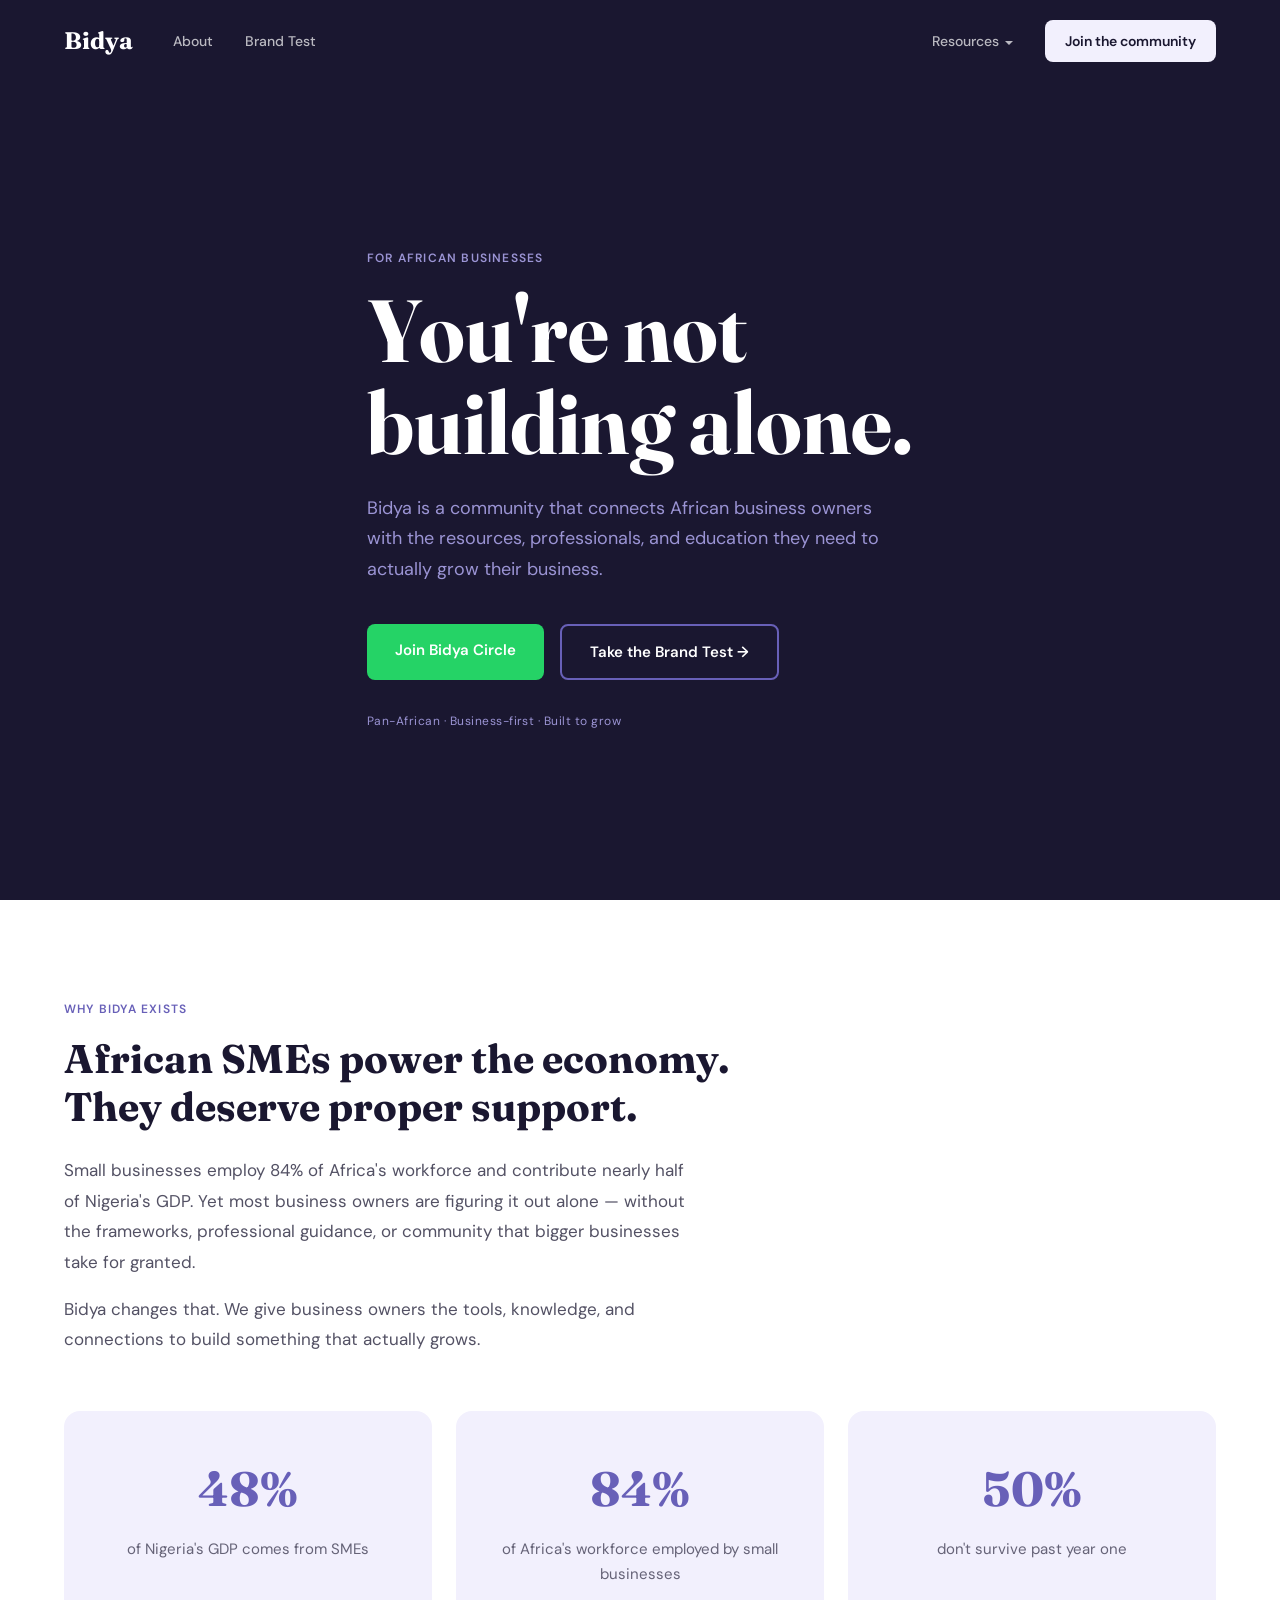
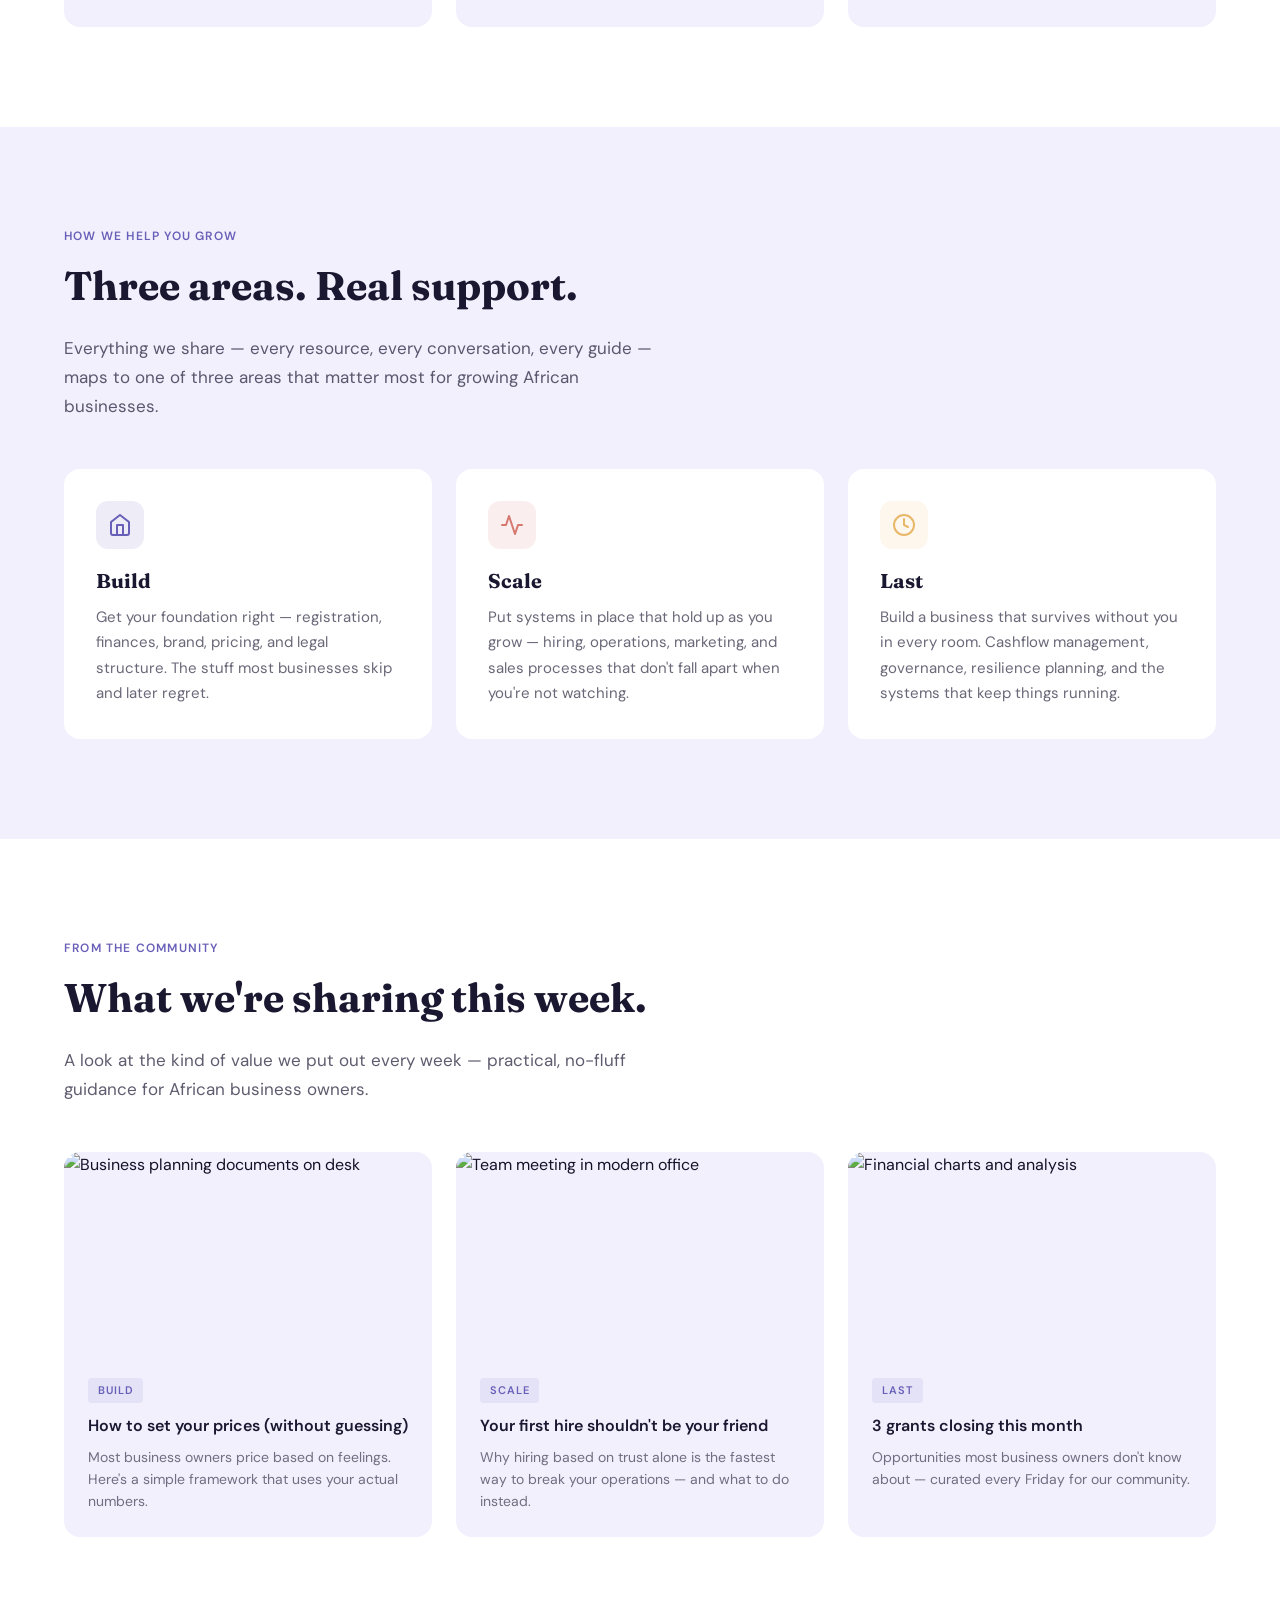
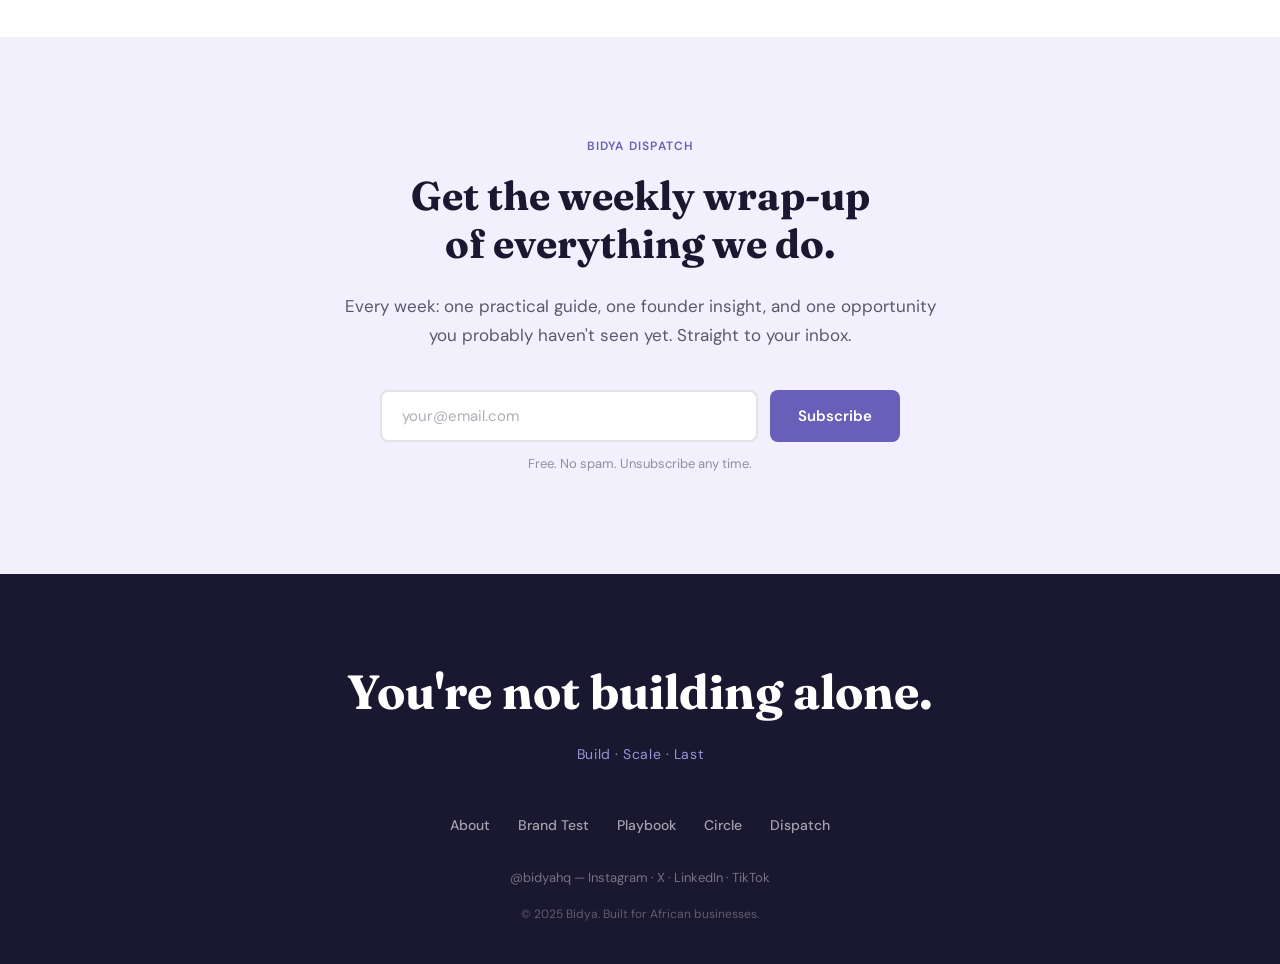
==== commit 5f829ef6: "Update copy, fix nav accessibility, add dropdown click-toggle and playbook filtering - Change 'found" ====
--- a/index.html
+++ b/index.html
@@ -4,9 +4,9 @@
   <meta charset="UTF-8">
   <meta name="viewport" content="width=device-width, initial-scale=1.0">
   <title>Bidya — You're not building alone.</title>
-  <meta name="description" content="Bidya is a community for African SMEs. We connect founders with the resources, professionals, and knowledge they need to grow.">
+  <meta name="description" content="Bidya is a community for African SMEs. We connect business owners with the resources, professionals, and knowledge they need to grow.">
   <meta property="og:title" content="Bidya — You're not building alone.">
-  <meta property="og:description" content="Bidya is a community for African SMEs. We connect founders with the resources, professionals, and knowledge they need to grow.">
+  <meta property="og:description" content="Bidya is a community for African SMEs. We connect business owners with the resources, professionals, and knowledge they need to grow.">
   <meta property="og:image" content="/og-default.png">
   <meta property="og:url" content="https://bidya.africa">
   <meta name="twitter:card" content="summary_large_image">
@@ -180,7 +180,7 @@
             </a>
             <a href="/dispatch" class="nav__dropdown-item">
               <strong>Dispatch</strong>
-              <span>Our weekly newsletter for founders</span>
+              <span>Our weekly newsletter for business owners</span>
             </a>
             <a href="/circle" class="nav__dropdown-item">
               <strong>Circle</strong>
@@ -223,12 +223,12 @@
     <div class="container hero__content">
       <span class="eyebrow eyebrow--soft animate-in">For African businesses</span>
       <h1 class="hero__headline animate-in">You're not<br>building alone.</h1>
-      <p class="hero__sub animate-in">Bidya is a community that connects African founders with the resources, professionals, and education they need to actually grow their business.</p>
+      <p class="hero__sub animate-in">Bidya is a community that connects African business owners with the resources, professionals, and education they need to actually grow their business.</p>
       <div class="hero__ctas animate-in">
-        <a href="/circle" class="btn btn--whatsapp">Join the Circle on WhatsApp</a>
+        <a href="/circle" class="btn btn--whatsapp">Join Bidya Circle</a>
         <a href="/brand-test" class="btn btn--outline-indigo">Take the Brand Test &rarr;</a>
       </div>
-      <p class="hero__tag animate-in">Pan-African &middot; Founders-first &middot; Built to grow</p>
+      <p class="hero__tag animate-in">Pan-African &middot; Business-first &middot; Built to grow</p>
     </div>
   </section>
 
@@ -238,8 +238,8 @@
       <span class="eyebrow animate-in">Why Bidya exists</span>
       <h2 class="section__headline animate-in">African SMEs power the economy.<br>They deserve proper support.</h2>
       <div class="problem__body animate-in">
-        <p>Small businesses employ 84% of Africa's workforce and contribute nearly half of Nigeria's GDP. Yet most founders are figuring it out alone — without the frameworks, professional guidance, or community that bigger businesses take for granted.</p>
-        <p>Bidya changes that. We give founders the tools, knowledge, and connections to build something that actually grows.</p>
+        <p>Small businesses employ 84% of Africa's workforce and contribute nearly half of Nigeria's GDP. Yet most business owners are figuring it out alone — without the frameworks, professional guidance, or community that bigger businesses take for granted.</p>
+        <p>Bidya changes that. We give business owners the tools, knowledge, and connections to build something that actually grows.</p>
       </div>
       <div class="stats-grid">
         <div class="stat-card animate-in">
@@ -295,14 +295,14 @@
     <div class="container">
       <span class="eyebrow animate-in">From the community</span>
       <h2 class="section__headline animate-in">What we're sharing this week.</h2>
-      <p class="section__sub animate-in">A look at the kind of value we put out every week — practical, no-fluff guidance for African founders.</p>
+      <p class="section__sub animate-in">A look at the kind of value we put out every week — practical, no-fluff guidance for African business owners.</p>
       <div class="spotlight-grid">
         <div class="spotlight-card animate-in">
           <img src="https://images.unsplash.com/photo-1450101499163-c8848c66ca85?w=600&h=400&fit=crop" alt="Business planning documents on desk" class="spotlight-card__img" loading="lazy">
           <div class="spotlight-card__body">
             <span class="spotlight-card__tag">Build</span>
             <h4>How to set your prices (without guessing)</h4>
-            <p>Most founders price based on feelings. Here's a simple framework that uses your actual numbers.</p>
+            <p>Most business owners price based on feelings. Here's a simple framework that uses your actual numbers.</p>
           </div>
         </div>
         <div class="spotlight-card animate-in">
@@ -318,7 +318,7 @@
           <div class="spotlight-card__body">
             <span class="spotlight-card__tag">Last</span>
             <h4>3 grants closing this month</h4>
-            <p>Opportunities most founders don't know about — curated every Friday for our community.</p>
+            <p>Opportunities most business owners don't know about — curated every Friday for our community.</p>
           </div>
         </div>
       </div>
--- a/css/styles.css
+++ b/css/styles.css
@@ -325,7 +325,7 @@
   transition: transform 200ms ease;
 }
 
-.nav__dropdown:hover .nav__dropdown-trigger::after {
+.nav__dropdown--open .nav__dropdown-trigger::after {
   transform: rotate(180deg);
 }
 
@@ -349,10 +349,31 @@
   right: 0;
 }
 
-.nav__dropdown:hover .nav__dropdown-menu {
+.nav__dropdown--open .nav__dropdown-menu {
   opacity: 1;
   pointer-events: all;
   transform: translateY(0);
+}
+
+/* Force dark nav text on pages with light-colored heroes */
+.nav--force-dark .nav__logo {
+  color: var(--ink);
+}
+
+.nav--force-dark .nav__links > a,
+.nav--force-dark .nav__right > a:not(.btn),
+.nav--force-dark .nav__dropdown-trigger {
+  color: rgba(26, 23, 48, 0.6);
+}
+
+.nav--force-dark .nav__links > a:hover,
+.nav--force-dark .nav__right > a:not(.btn):hover,
+.nav--force-dark .nav__dropdown-trigger:hover {
+  color: var(--ink);
+}
+
+.nav--force-dark .nav__hamburger span {
+  background: var(--ink);
 }
 
 .nav__dropdown-item {
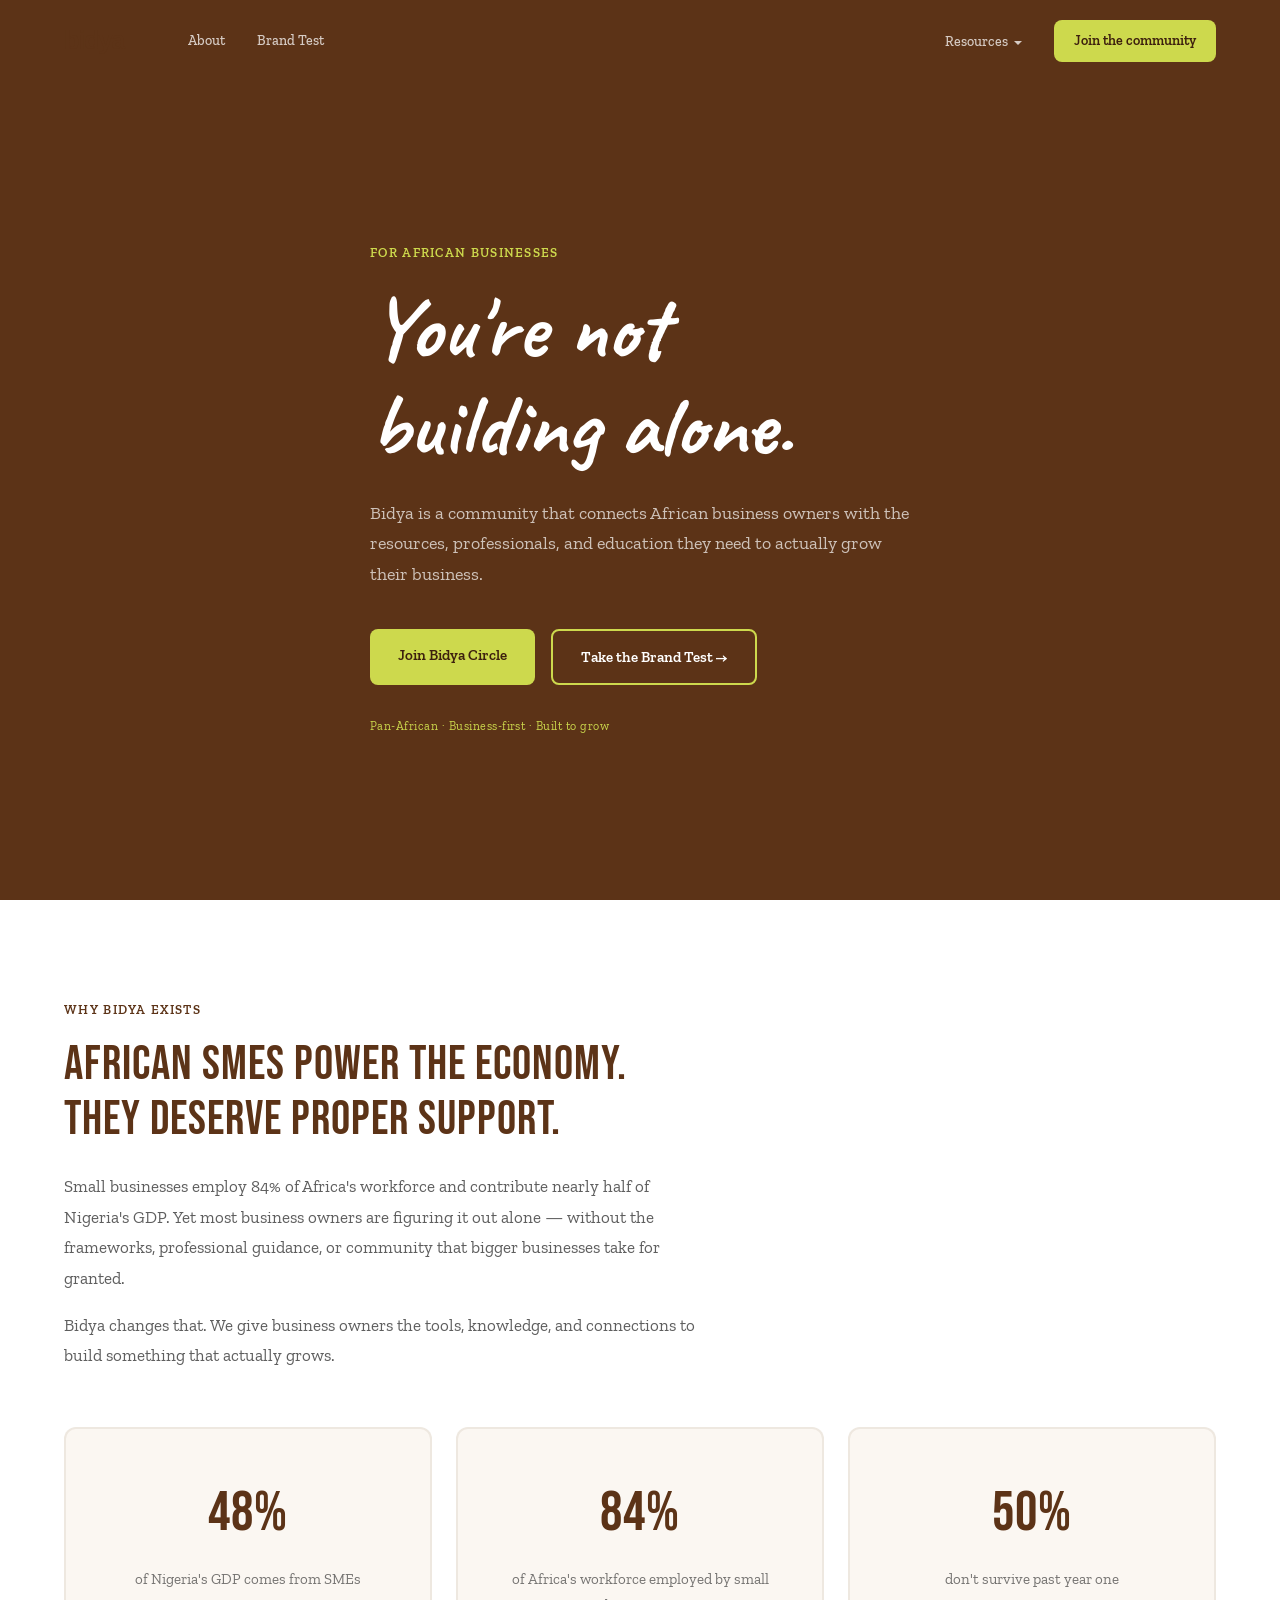
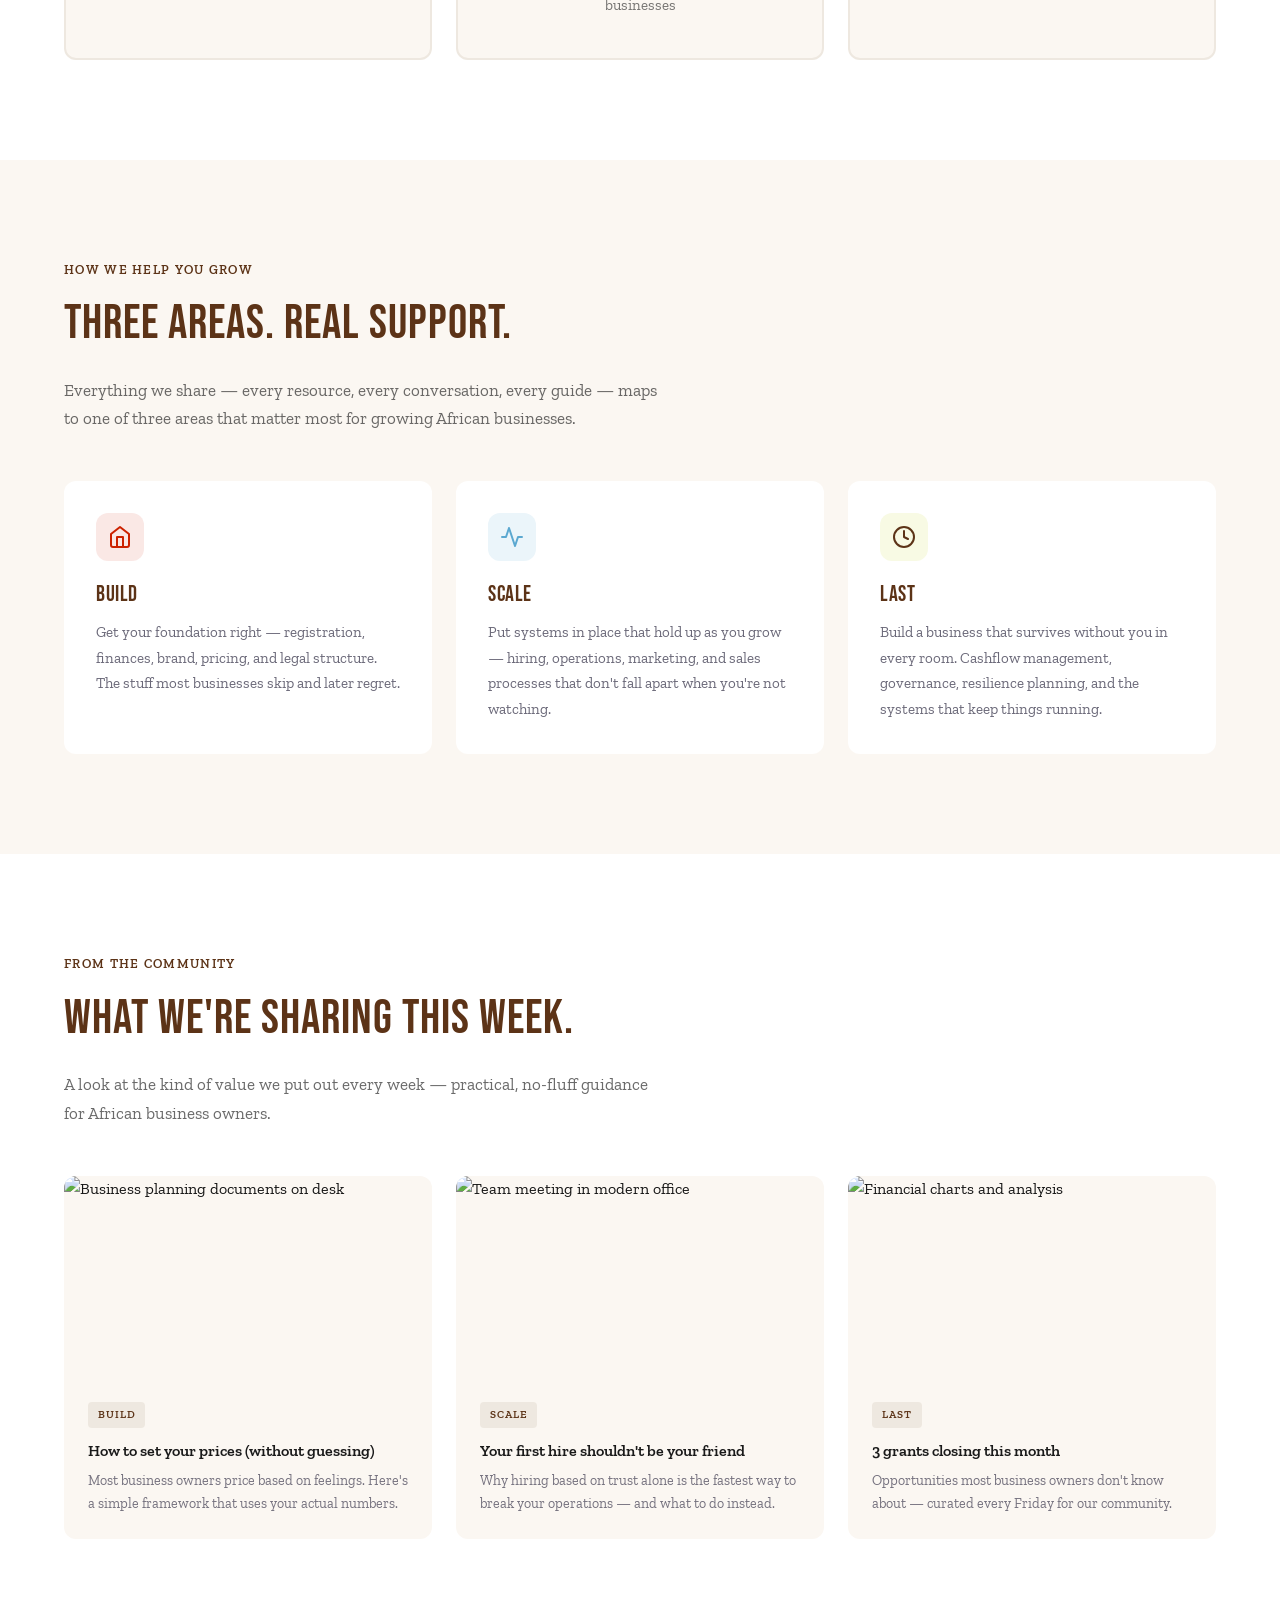
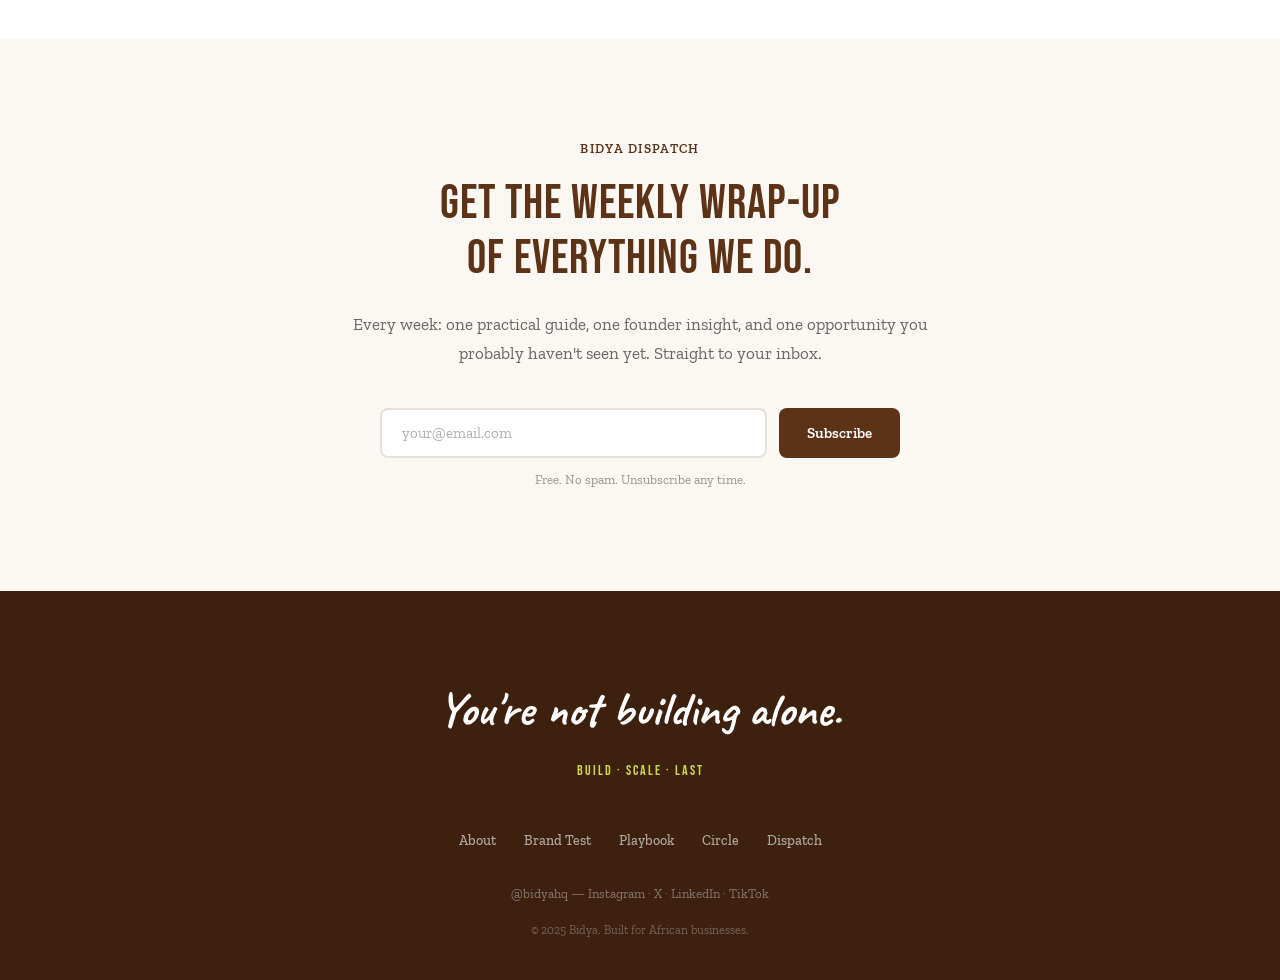
==== commit e5677f29: "Rebrand site with new visual identity — warm brown, lime, bold typography - New color palette: cocoa" ====
--- a/index.html
+++ b/index.html
@@ -15,7 +15,7 @@
 
   <link rel="preconnect" href="https://fonts.googleapis.com">
   <link rel="preconnect" href="https://fonts.gstatic.com" crossorigin>
-  <link href="https://fonts.googleapis.com/css2?family=Fraunces:ital,wght@0,400;0,700;1,400&family=DM+Sans:wght@400;500;600&display=swap" rel="stylesheet">
+  <link href="https://fonts.googleapis.com/css2?family=Zilla+Slab:wght@400;500;600;700&family=Bebas+Neue&family=Caveat:wght@400;700&display=swap" rel="stylesheet">
 
   <!-- Analytics placeholder -->
   <!-- <script async src="https://www.googletagmanager.com/gtag/js?id=GA_MEASUREMENT_ID"></script> -->
@@ -79,14 +79,16 @@
       justify-content: center;
       margin-bottom: 16px;
     }
-    .how-card__icon--build { background: rgba(104,96,184,0.12); color: var(--indigo); }
-    .how-card__icon--scale { background: rgba(212,120,112,0.12); color: var(--coral); }
-    .how-card__icon--last  { background: rgba(232,184,106,0.12); color: var(--amber); }
+    .how-card__icon--build { background: rgba(204,34,0,0.1); color: var(--build); }
+    .how-card__icon--scale { background: rgba(91,168,208,0.12); color: var(--scale); }
+    .how-card__icon--last  { background: rgba(205,217,77,0.15); color: var(--cocoa); }
     .how-card h4 {
-      font-family: var(--font-display);
-      font-weight: 700;
-      font-size: 20px;
-      color: var(--ink);
+      font-family: var(--font-heading);
+      font-weight: 400;
+      font-size: 22px;
+      letter-spacing: 0.5px;
+      text-transform: uppercase;
+      color: var(--cocoa);
       margin-bottom: 8px;
     }
     .how-card p {
@@ -103,7 +105,7 @@
       margin-top: 48px;
     }
     .spotlight-card {
-      background: var(--lavender);
+      background: var(--cream);
       border-radius: var(--radius);
       overflow: hidden;
       transition: transform 200ms ease, box-shadow 200ms ease;
@@ -128,8 +130,8 @@
       font-weight: 600;
       letter-spacing: 0.08em;
       text-transform: uppercase;
-      color: var(--indigo);
-      background: rgba(104,96,184,0.1);
+      color: var(--cocoa);
+      background: rgba(92,51,23,0.08);
       padding: 4px 10px;
       border-radius: 4px;
       margin-bottom: 12px;
@@ -164,7 +166,7 @@
   <nav class="nav" id="nav">
     <div class="nav__inner">
       <div class="nav__left">
-        <a href="/" class="nav__logo">Bidya</a>
+        <a href="/" class="nav__logo"><img src="/images/bidya-wordmark.svg" alt="Bidya" class="nav__logo-img"></a>
         <div class="nav__links">
           <a href="/about">About</a>
           <a href="/brand-test">Brand Test</a>
--- a/css/styles.css
+++ b/css/styles.css
@@ -1,30 +1,60 @@
 /* ============================================
    Bidya — CSS
+   Brand: Warm, bold, retro-modern
    ============================================ */
+
+/* --- @font-face for KG Ten Thousand Reasons --- */
+/* Add your .woff2 files to /fonts/ directory */
+@font-face {
+  font-family: 'KG Ten Thousand Reasons';
+  src: url('/fonts/KGTenThousandReasons.woff2') format('woff2'),
+       url('/fonts/KGTenThousandReasons.woff') format('woff');
+  font-weight: 400;
+  font-style: normal;
+  font-display: swap;
+}
+
+@font-face {
+  font-family: 'KG Ten Thousand Reasons';
+  src: url('/fonts/KGTenThousandReasons-Bold.woff2') format('woff2'),
+       url('/fonts/KGTenThousandReasons-Bold.woff') format('woff');
+  font-weight: 700;
+  font-style: normal;
+  font-display: swap;
+}
 
 /* --- CSS Variables --- */
 :root {
-  --ink:        #1A1730;
-  --indigo:     #6860B8;
-  --coral:      #D47870;
-  --amber:      #E8B86A;
-  --lavender:   #F2F0FD;
-  --soft:       #9B94D4;
+  /* Brand palette */
+  --cocoa:      #5C3317;
+  --cocoa-dark: #3D200E;
+  --lime:       #CDD94D;
+  --lime-soft:  #E8EDB5;
+  --red:        #CC2200;
+  --red-dark:   #A31B00;
+  --sky:        #5BA8D0;
+  --sky-light:  #D4EAF5;
+  --ink:        #1A1A1A;
+  --cream:      #FBF7F2;
   --white:      #FFFFFF;
-  --off-white:  #FAFAFA;
-
-  --build:      #6860B8;
-  --scale:      #D47870;
-  --last:       #E8B86A;
-  --transfer:   #1A1730;
-
-  --font-display: 'Fraunces', serif;
-  --font-body:    'DM Sans', sans-serif;
-
+  --off-white:  #F5F0E8;
+
+  /* Pillar colors */
+  --build:      #CC2200;
+  --scale:      #5BA8D0;
+  --last:       #CDD94D;
+  --transfer:   #5C3317;
+
+  /* Typography */
+  --font-script:  'KG Ten Thousand Reasons', 'Caveat', cursive;
+  --font-heading: 'Bebas Neue', Impact, sans-serif;
+  --font-body:    'Zilla Slab', Georgia, serif;
+
+  /* Layout */
   --max-width: 1200px;
   --section-pad: 100px;
   --section-pad-mobile: 60px;
-  --radius: 16px;
+  --radius: 12px;
 }
 
 /* --- Reset --- */
@@ -81,25 +111,25 @@
 .eyebrow {
   display: block;
   font-family: var(--font-body);
-  font-size: 12px;
+  font-size: 13px;
   font-weight: 600;
   letter-spacing: 0.1em;
   text-transform: uppercase;
-  color: var(--indigo);
+  color: var(--cocoa);
   margin-bottom: 16px;
 }
 
 .eyebrow--soft {
-  color: var(--soft);
+  color: var(--lime);
 }
 
 .eyebrow--amber {
-  color: var(--amber);
+  color: var(--lime);
 }
 
 /* --- Image Treatment --- */
 .img-treated {
-  filter: saturate(0.8) contrast(1.05);
+  filter: saturate(0.85) contrast(1.05);
   border-radius: var(--radius);
   display: block;
   width: 100%;
@@ -137,7 +167,7 @@
   font-weight: 600;
   padding: 14px 28px;
   border-radius: 8px;
-  transition: transform 150ms ease, box-shadow 200ms ease;
+  transition: transform 150ms ease, box-shadow 200ms ease, background 200ms ease;
   cursor: pointer;
   text-align: center;
 }
@@ -146,41 +176,62 @@
   transform: scale(0.97);
 }
 
+/* Primary — lime with cocoa text */
+.btn--lime {
+  background: var(--lime);
+  color: var(--cocoa-dark);
+}
+
+.btn--lime:hover {
+  box-shadow: 0 4px 16px rgba(205, 217, 77, 0.4);
+}
+
+/* Cocoa solid */
+.btn--cocoa {
+  background: var(--cocoa);
+  color: var(--white);
+}
+
+.btn--cocoa:hover {
+  box-shadow: 0 4px 16px rgba(92, 51, 23, 0.3);
+}
+
+/* Legacy support — map old classes to new brand */
 .btn--lavender {
-  background: var(--lavender);
-  color: var(--ink);
+  background: var(--lime);
+  color: var(--cocoa-dark);
 }
 
 .btn--lavender:hover {
-  box-shadow: 0 4px 16px rgba(104, 96, 184, 0.2);
+  box-shadow: 0 4px 16px rgba(205, 217, 77, 0.4);
 }
 
 .btn--indigo {
-  background: var(--indigo);
+  background: var(--cocoa);
   color: var(--white);
 }
 
 .btn--indigo:hover {
-  box-shadow: 0 4px 16px rgba(104, 96, 184, 0.3);
+  box-shadow: 0 4px 16px rgba(92, 51, 23, 0.3);
 }
 
 .btn--outline-indigo {
   background: transparent;
   color: var(--white);
-  border: 2px solid var(--indigo);
+  border: 2px solid var(--lime);
 }
 
 .btn--outline-indigo:hover {
-  background: rgba(104, 96, 184, 0.1);
+  background: rgba(205, 217, 77, 0.15);
 }
 
 .btn--whatsapp {
-  background: #25D366;
-  color: var(--white);
+  background: var(--lime);
+  color: var(--cocoa-dark);
 }
 
 .btn--whatsapp:hover {
-  box-shadow: 0 4px 16px rgba(37, 211, 102, 0.3);
+  box-shadow: 0 4px 16px rgba(205, 217, 77, 0.4);
 }
 
 .btn--small {
@@ -189,7 +240,7 @@
 }
 
 .btn:focus-visible {
-  outline: 3px solid var(--indigo);
+  outline: 3px solid var(--cocoa);
   outline-offset: 2px;
 }
 
@@ -202,14 +253,16 @@
 }
 
 .text-link--soft {
-  color: var(--soft);
+  color: var(--lime);
 }
 
 .text-link--soft:hover {
-  color: var(--lavender);
-}
-
-/* --- Navigation --- */
+  color: var(--white);
+}
+
+/* ============================================
+   Navigation
+   ============================================ */
 .nav {
   position: fixed;
   top: 0;
@@ -221,9 +274,9 @@
 }
 
 .nav--scrolled {
-  background: var(--white);
+  background: var(--cream);
   padding: 12px 0;
-  box-shadow: 0 1px 8px rgba(26, 23, 48, 0.08);
+  box-shadow: 0 1px 8px rgba(26, 26, 26, 0.06);
 }
 
 .nav__inner {
@@ -247,16 +300,35 @@
   gap: 32px;
 }
 
+/* Logo — image-based */
 .nav__logo {
-  font-family: var(--font-display);
-  font-weight: 700;
-  font-size: 24px;
+  display: flex;
+  align-items: center;
+  transition: opacity 200ms ease;
+}
+
+.nav__logo:hover {
+  opacity: 0.8;
+}
+
+.nav__logo-img {
+  height: 28px;
+  width: auto;
+}
+
+/* When the wordmark image isn't available, fall back to text */
+.nav__logo-text {
+  font-family: var(--font-heading);
+  font-weight: 400;
+  font-size: 28px;
+  letter-spacing: 1px;
   color: var(--white);
   transition: color 300ms ease;
 }
 
-.nav--scrolled .nav__logo {
-  color: var(--ink);
+.nav--scrolled .nav__logo-text,
+.nav--force-dark .nav__logo-text {
+  color: var(--cocoa);
 }
 
 .nav__links {
@@ -271,7 +343,7 @@
   font-family: var(--font-body);
   font-size: 14px;
   font-weight: 500;
-  color: rgba(255, 255, 255, 0.7);
+  color: rgba(255, 255, 255, 0.75);
   transition: color 200ms ease;
 }
 
@@ -284,20 +356,37 @@
 .nav--scrolled .nav__links > a,
 .nav--scrolled .nav__right > a:not(.btn),
 .nav--scrolled .nav__dropdown-trigger {
-  color: rgba(26, 23, 48, 0.6);
+  color: rgba(92, 51, 23, 0.6);
 }
 
 .nav--scrolled .nav__links > a:hover,
 .nav--scrolled .nav__right > a:not(.btn):hover,
 .nav--scrolled .nav__dropdown-trigger:hover {
-  color: var(--ink);
+  color: var(--cocoa);
 }
 
 .nav__links a:focus-visible,
 .nav__dropdown-trigger:focus-visible {
-  outline: 2px solid var(--indigo);
+  outline: 2px solid var(--cocoa);
   outline-offset: 4px;
   border-radius: 2px;
+}
+
+/* Force dark nav text on pages with light-colored heroes */
+.nav--force-dark .nav__links > a,
+.nav--force-dark .nav__right > a:not(.btn),
+.nav--force-dark .nav__dropdown-trigger {
+  color: rgba(92, 51, 23, 0.6);
+}
+
+.nav--force-dark .nav__links > a:hover,
+.nav--force-dark .nav__right > a:not(.btn):hover,
+.nav--force-dark .nav__dropdown-trigger:hover {
+  color: var(--cocoa);
+}
+
+.nav--force-dark .nav__hamburger span {
+  background: var(--cocoa);
 }
 
 /* --- Nav Dropdowns --- */
@@ -335,8 +424,8 @@
   left: 0;
   min-width: 260px;
   background: var(--white);
-  border-radius: 12px;
-  box-shadow: 0 8px 32px rgba(26, 23, 48, 0.12);
+  border-radius: var(--radius);
+  box-shadow: 0 8px 32px rgba(26, 26, 26, 0.12);
   padding: 8px;
   opacity: 0;
   pointer-events: none;
@@ -355,27 +444,6 @@
   transform: translateY(0);
 }
 
-/* Force dark nav text on pages with light-colored heroes */
-.nav--force-dark .nav__logo {
-  color: var(--ink);
-}
-
-.nav--force-dark .nav__links > a,
-.nav--force-dark .nav__right > a:not(.btn),
-.nav--force-dark .nav__dropdown-trigger {
-  color: rgba(26, 23, 48, 0.6);
-}
-
-.nav--force-dark .nav__links > a:hover,
-.nav--force-dark .nav__right > a:not(.btn):hover,
-.nav--force-dark .nav__dropdown-trigger:hover {
-  color: var(--ink);
-}
-
-.nav--force-dark .nav__hamburger span {
-  background: var(--ink);
-}
-
 .nav__dropdown-item {
   display: block;
   padding: 12px 16px;
@@ -384,21 +452,21 @@
 }
 
 .nav__dropdown-item:hover {
-  background: var(--lavender);
+  background: var(--cream);
 }
 
 .nav__dropdown-item strong {
   display: block;
   font-size: 14px;
   font-weight: 600;
-  color: var(--ink);
+  color: var(--cocoa);
   margin-bottom: 2px;
 }
 
 .nav__dropdown-item span {
   display: block;
   font-size: 13px;
-  color: rgba(26, 23, 48, 0.5);
+  color: rgba(26, 26, 26, 0.5);
   line-height: 1.4;
 }
 
@@ -418,14 +486,14 @@
 }
 
 .nav--scrolled .nav__hamburger span {
-  background: var(--ink);
+  background: var(--cocoa);
 }
 
 /* --- Mobile Menu --- */
 .mobile-menu {
   position: fixed;
   inset: 0;
-  background: var(--ink);
+  background: var(--cocoa);
   z-index: 99;
   display: flex;
   align-items: center;
@@ -452,40 +520,43 @@
   font-weight: 600;
   letter-spacing: 0.1em;
   text-transform: uppercase;
-  color: var(--soft);
+  color: var(--lime);
   margin-bottom: -8px;
 }
 
 .mobile-menu__divider {
   width: 40px;
   height: 1px;
-  background: rgba(155, 148, 212, 0.2);
+  background: rgba(205, 217, 77, 0.25);
   margin: 4px 0;
 }
 
 .mobile-menu__link {
-  font-family: var(--font-display);
-  font-size: 28px;
+  font-family: var(--font-heading);
+  font-size: 32px;
   font-weight: 400;
   color: var(--white);
+  letter-spacing: 1px;
   transition: color 200ms ease;
 }
 
 .mobile-menu__link:hover {
-  color: var(--soft);
+  color: var(--lime);
 }
 
 .mobile-menu__cta {
   margin-top: 16px;
 }
 
-/* --- Hero --- */
+/* ============================================
+   Hero
+   ============================================ */
 .hero {
   position: relative;
   min-height: 100vh;
   display: flex;
   align-items: center;
-  background: var(--ink);
+  background: var(--cocoa);
   padding-top: 80px;
   overflow: hidden;
 }
@@ -497,8 +568,8 @@
   transform: translateY(-50%);
   width: 400px;
   height: 500px;
-  background: var(--indigo);
-  opacity: 0.15;
+  background: var(--lime);
+  opacity: 0.08;
   border-radius: 24px;
 }
 
@@ -508,10 +579,10 @@
 }
 
 .hero__headline {
-  font-family: var(--font-display);
+  font-family: var(--font-script);
   font-weight: 700;
   font-size: clamp(48px, 8vw, 88px);
-  line-height: 1.05;
+  line-height: 1.1;
   color: var(--white);
   margin-bottom: 24px;
 }
@@ -519,7 +590,7 @@
 .hero__sub {
   font-size: 18px;
   line-height: 1.7;
-  color: var(--soft);
+  color: rgba(255, 255, 255, 0.7);
   margin-bottom: 40px;
   max-width: 540px;
 }
@@ -533,11 +604,13 @@
 
 .hero__tag {
   font-size: 12px;
-  color: var(--soft);
+  color: var(--lime);
   letter-spacing: 0.04em;
 }
 
-/* --- Sections --- */
+/* ============================================
+   Sections
+   ============================================ */
 .section {
   padding: var(--section-pad) 0;
 }
@@ -547,20 +620,26 @@
 }
 
 .section--lavender {
-  background: var(--lavender);
+  background: var(--cream);
 }
 
 .section--ink {
-  background: var(--ink);
+  background: var(--cocoa);
 }
 
 .section__headline {
-  font-family: var(--font-display);
-  font-weight: 700;
-  font-size: clamp(28px, 4vw, 40px);
-  line-height: 1.2;
-  color: var(--ink);
+  font-family: var(--font-heading);
+  font-weight: 400;
+  font-size: clamp(32px, 4.5vw, 48px);
+  line-height: 1.15;
+  letter-spacing: 1px;
+  color: var(--cocoa);
   margin-bottom: 24px;
+  text-transform: uppercase;
+}
+
+.section--ink .section__headline {
+  color: var(--white);
 }
 
 .section__headline--white {
@@ -570,13 +649,13 @@
 .section__sub {
   font-size: 17px;
   line-height: 1.7;
-  color: rgba(26, 23, 48, 0.7);
+  color: rgba(26, 26, 26, 0.65);
   max-width: 600px;
   margin-bottom: 16px;
 }
 
 .section__sub--soft {
-  color: var(--soft);
+  color: rgba(255, 255, 255, 0.65);
 }
 
 /* --- Problem Section --- */
@@ -588,12 +667,12 @@
 .problem__body p {
   font-size: 17px;
   line-height: 1.8;
-  color: rgba(26, 23, 48, 0.75);
+  color: rgba(26, 26, 26, 0.7);
   margin-bottom: 16px;
 }
 
 .problem__body strong {
-  color: var(--ink);
+  color: var(--cocoa);
 }
 
 /* --- Stats Grid --- */
@@ -604,24 +683,26 @@
 }
 
 .stat-card {
-  background: var(--lavender);
+  background: var(--cream);
   border-radius: var(--radius);
   padding: 40px 32px;
   text-align: center;
+  border: 2px solid rgba(92, 51, 23, 0.08);
 }
 
 .stat-card__number {
   display: block;
-  font-family: var(--font-display);
-  font-weight: 700;
-  font-size: 48px;
-  color: var(--indigo);
+  font-family: var(--font-heading);
+  font-weight: 400;
+  font-size: 56px;
+  color: var(--cocoa);
+  letter-spacing: 1px;
   margin-bottom: 8px;
 }
 
 .stat-card__label {
   font-size: 15px;
-  color: rgba(26, 23, 48, 0.65);
+  color: rgba(26, 26, 26, 0.6);
   line-height: 1.5;
 }
 
@@ -642,7 +723,7 @@
 
 .pillar-card:hover {
   transform: translateY(-3px);
-  box-shadow: 0 8px 32px rgba(26, 23, 48, 0.1);
+  box-shadow: 0 8px 32px rgba(26, 26, 26, 0.1);
 }
 
 .pillar-card__header {
@@ -664,18 +745,20 @@
 }
 
 .pillar-card__header--last .pillar-card__number {
-  color: rgba(26, 23, 48, 0.5);
+  color: rgba(26, 26, 26, 0.5);
 }
 
 .pillar-card__name {
-  font-family: var(--font-display);
-  font-weight: 700;
-  font-size: 28px;
-  color: var(--white);
+  font-family: var(--font-heading);
+  font-weight: 400;
+  font-size: 32px;
+  letter-spacing: 1px;
+  color: var(--white);
+  text-transform: uppercase;
 }
 
 .pillar-card__header--last .pillar-card__name {
-  color: var(--ink);
+  color: var(--cocoa-dark);
 }
 
 .pillar-card__body {
@@ -685,26 +768,26 @@
 .pillar-card__tagline {
   font-weight: 600;
   font-size: 15px;
-  color: var(--ink);
+  color: var(--cocoa);
   margin-bottom: 12px;
 }
 
 .pillar-card__desc {
   font-size: 15px;
   line-height: 1.7;
-  color: rgba(26, 23, 48, 0.65);
+  color: rgba(26, 26, 26, 0.6);
   margin-bottom: 20px;
 }
 
 .pillar-card__cta {
   font-size: 14px;
   font-weight: 600;
-  color: var(--indigo);
+  color: var(--cocoa);
   transition: color 200ms ease;
 }
 
 .pillar-card__cta:hover {
-  color: var(--ink);
+  color: var(--red);
 }
 
 /* --- Timeline --- */
@@ -723,7 +806,7 @@
   left: 0;
   right: 0;
   height: 2px;
-  background: rgba(155, 148, 212, 0.3);
+  background: rgba(205, 217, 77, 0.3);
 }
 
 .timeline__item {
@@ -737,7 +820,7 @@
   display: block;
   width: 10px;
   height: 10px;
-  background: var(--indigo);
+  background: var(--lime);
   border-radius: 50%;
   margin: 0 auto 12px;
   position: relative;
@@ -750,15 +833,16 @@
   font-weight: 600;
   letter-spacing: 0.1em;
   text-transform: uppercase;
-  color: var(--soft);
+  color: var(--lime);
   margin-bottom: 4px;
 }
 
 .timeline__name {
-  font-family: var(--font-display);
-  font-size: 16px;
-  font-weight: 700;
-  color: var(--white);
+  font-family: var(--font-heading);
+  font-size: 18px;
+  font-weight: 400;
+  color: var(--white);
+  letter-spacing: 1px;
 }
 
 /* --- Outcomes Grid --- */
@@ -780,8 +864,8 @@
   width: 48px;
   height: 48px;
   border-radius: 12px;
-  background: rgba(104, 96, 184, 0.15);
-  color: var(--soft);
+  background: rgba(205, 217, 77, 0.15);
+  color: var(--lime);
   margin-bottom: 12px;
 }
 
@@ -809,7 +893,7 @@
 .pros__body p {
   font-size: 17px;
   line-height: 1.8;
-  color: rgba(26, 23, 48, 0.75);
+  color: rgba(26, 26, 26, 0.7);
   margin-bottom: 16px;
 }
 
@@ -821,15 +905,16 @@
 }
 
 .perk-card {
-  background: var(--lavender);
+  background: var(--cream);
   border-radius: var(--radius);
   padding: 32px;
+  border: 2px solid rgba(92, 51, 23, 0.06);
   transition: transform 200ms ease, box-shadow 200ms ease;
 }
 
 .perk-card:hover {
   transform: translateY(-3px);
-  box-shadow: 0 8px 24px rgba(26, 23, 48, 0.08);
+  box-shadow: 0 8px 24px rgba(26, 26, 26, 0.08);
 }
 
 .perk-card__icon {
@@ -839,13 +924,13 @@
 .perk-card__title {
   font-weight: 600;
   font-size: 17px;
-  color: var(--ink);
+  color: var(--cocoa);
   margin-bottom: 8px;
 }
 
 .perk-card__desc {
   font-size: 15px;
-  color: rgba(26, 23, 48, 0.65);
+  color: rgba(26, 26, 26, 0.6);
   line-height: 1.6;
 }
 
@@ -861,7 +946,7 @@
   gap: 16px;
   margin-bottom: 16px;
   font-size: 16px;
-  color: rgba(26, 23, 48, 0.75);
+  color: rgba(26, 26, 26, 0.7);
 }
 
 .circle-item__bullet {
@@ -870,7 +955,7 @@
   height: 8px;
   min-width: 8px;
   border-radius: 50%;
-  background: var(--indigo);
+  background: var(--cocoa);
   margin-top: 8px;
 }
 
@@ -889,7 +974,7 @@
 .dispatch-form__input {
   flex: 1;
   padding: 14px 20px;
-  border: 2px solid rgba(26, 23, 48, 0.12);
+  border: 2px solid rgba(92, 51, 23, 0.15);
   border-radius: 8px;
   font-size: 15px;
   color: var(--ink);
@@ -899,11 +984,11 @@
 
 .dispatch-form__input:focus {
   outline: none;
-  border-color: var(--indigo);
+  border-color: var(--cocoa);
 }
 
 .dispatch-form__input::placeholder {
-  color: rgba(26, 23, 48, 0.35);
+  color: rgba(26, 26, 26, 0.35);
 }
 
 .dispatch-form__btn {
@@ -912,19 +997,21 @@
 
 .dispatch-form__note {
   font-size: 13px;
-  color: rgba(26, 23, 48, 0.45);
+  color: rgba(26, 26, 26, 0.45);
   margin-top: 12px;
 }
 
-/* --- Footer --- */
+/* ============================================
+   Footer
+   ============================================ */
 .footer {
-  background: var(--ink);
+  background: var(--cocoa-dark);
   padding: 80px 0 40px;
   text-align: center;
 }
 
 .footer__closing {
-  font-family: var(--font-display);
+  font-family: var(--font-script);
   font-weight: 700;
   font-size: clamp(32px, 5vw, 48px);
   color: var(--white);
@@ -933,9 +1020,11 @@
 
 .footer__pillars {
   font-size: 14px;
-  color: var(--soft);
+  font-family: var(--font-heading);
+  letter-spacing: 2px;
+  color: var(--lime);
   margin-bottom: 48px;
-  letter-spacing: 0.04em;
+  text-transform: uppercase;
 }
 
 .footer__links {
@@ -954,11 +1043,11 @@
 }
 
 .footer__links a:hover {
-  color: var(--white);
+  color: var(--lime);
 }
 
 .footer__links a:focus-visible {
-  outline: 2px solid var(--indigo);
+  outline: 2px solid var(--lime);
   outline-offset: 4px;
   border-radius: 2px;
 }
@@ -1051,7 +1140,7 @@
     width: 200px;
     height: 260px;
     right: -60px;
-    opacity: 0.1;
+    opacity: 0.06;
   }
 
   .hide-mobile {
@@ -1116,6 +1205,6 @@
   }
 
   .section__headline {
-    font-size: clamp(24px, 6vw, 36px);
-  }
-}
+    font-size: clamp(28px, 7vw, 40px);
+  }
+}
